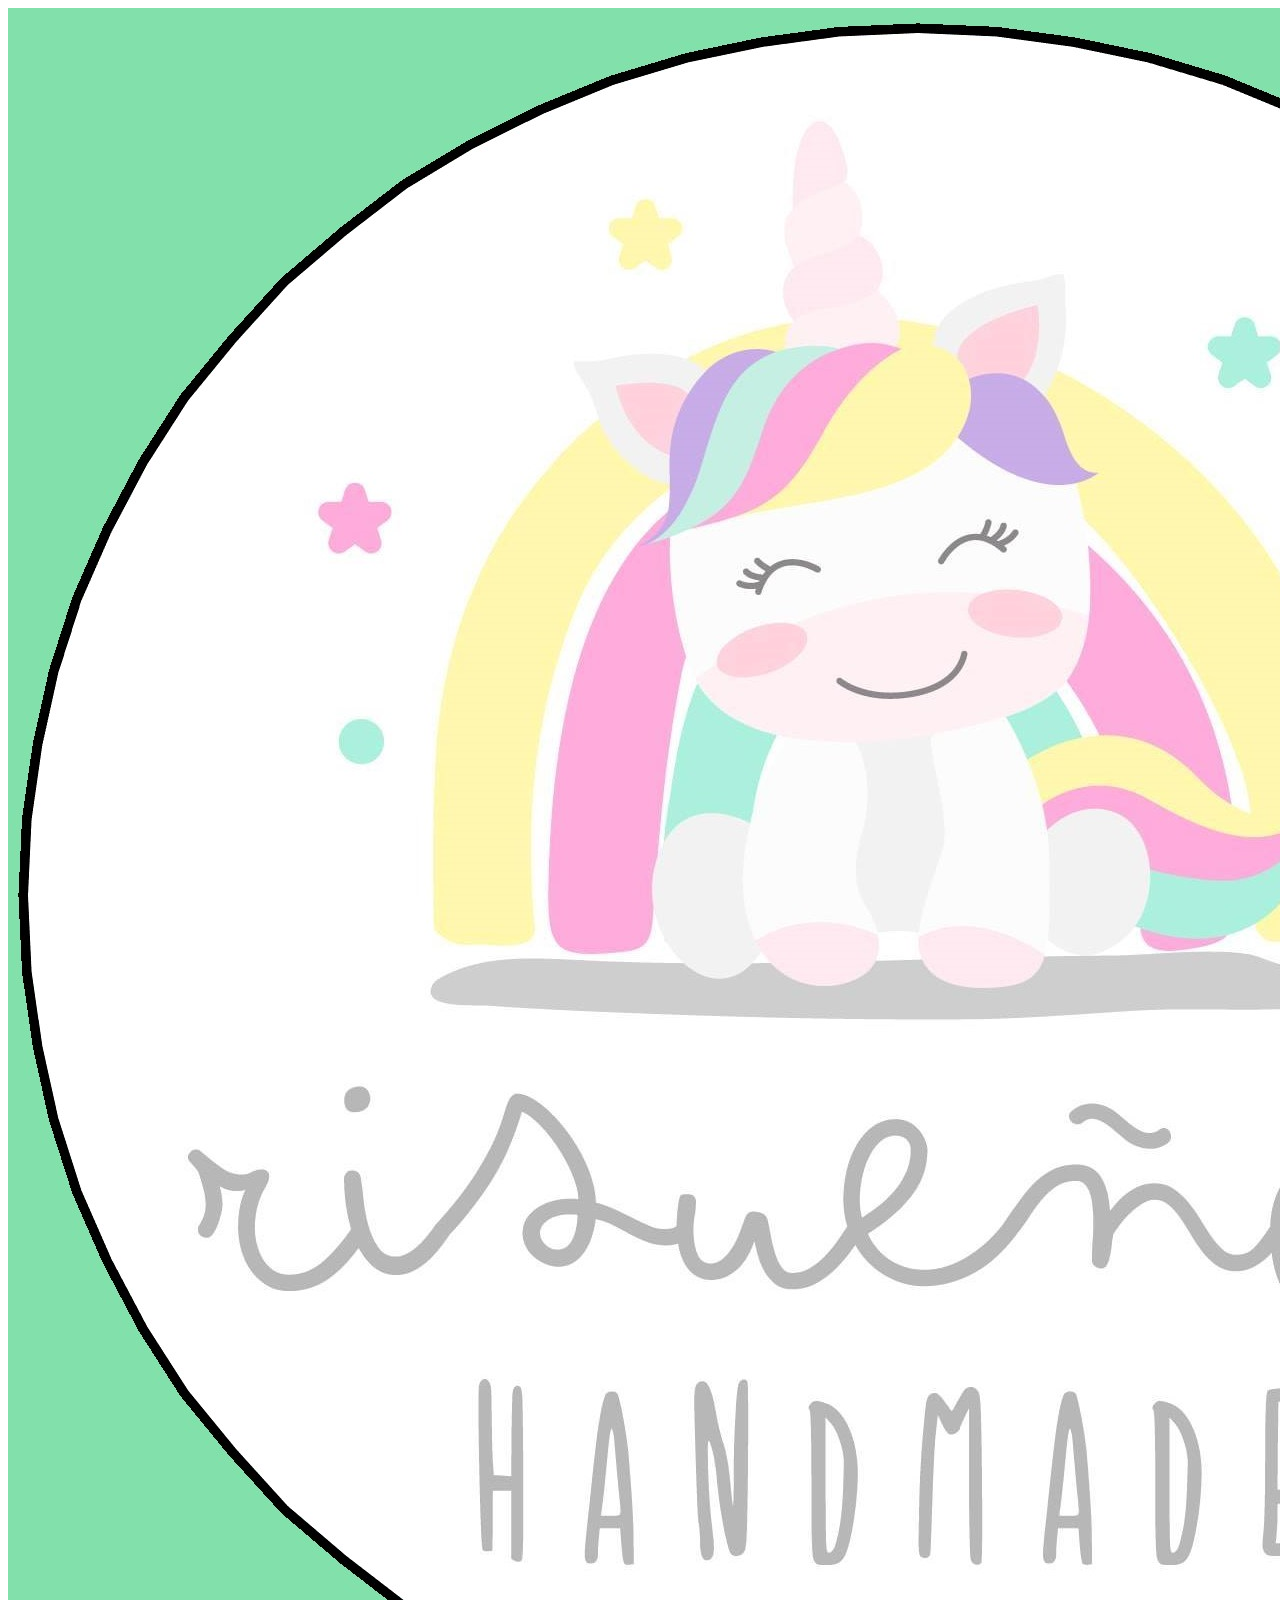
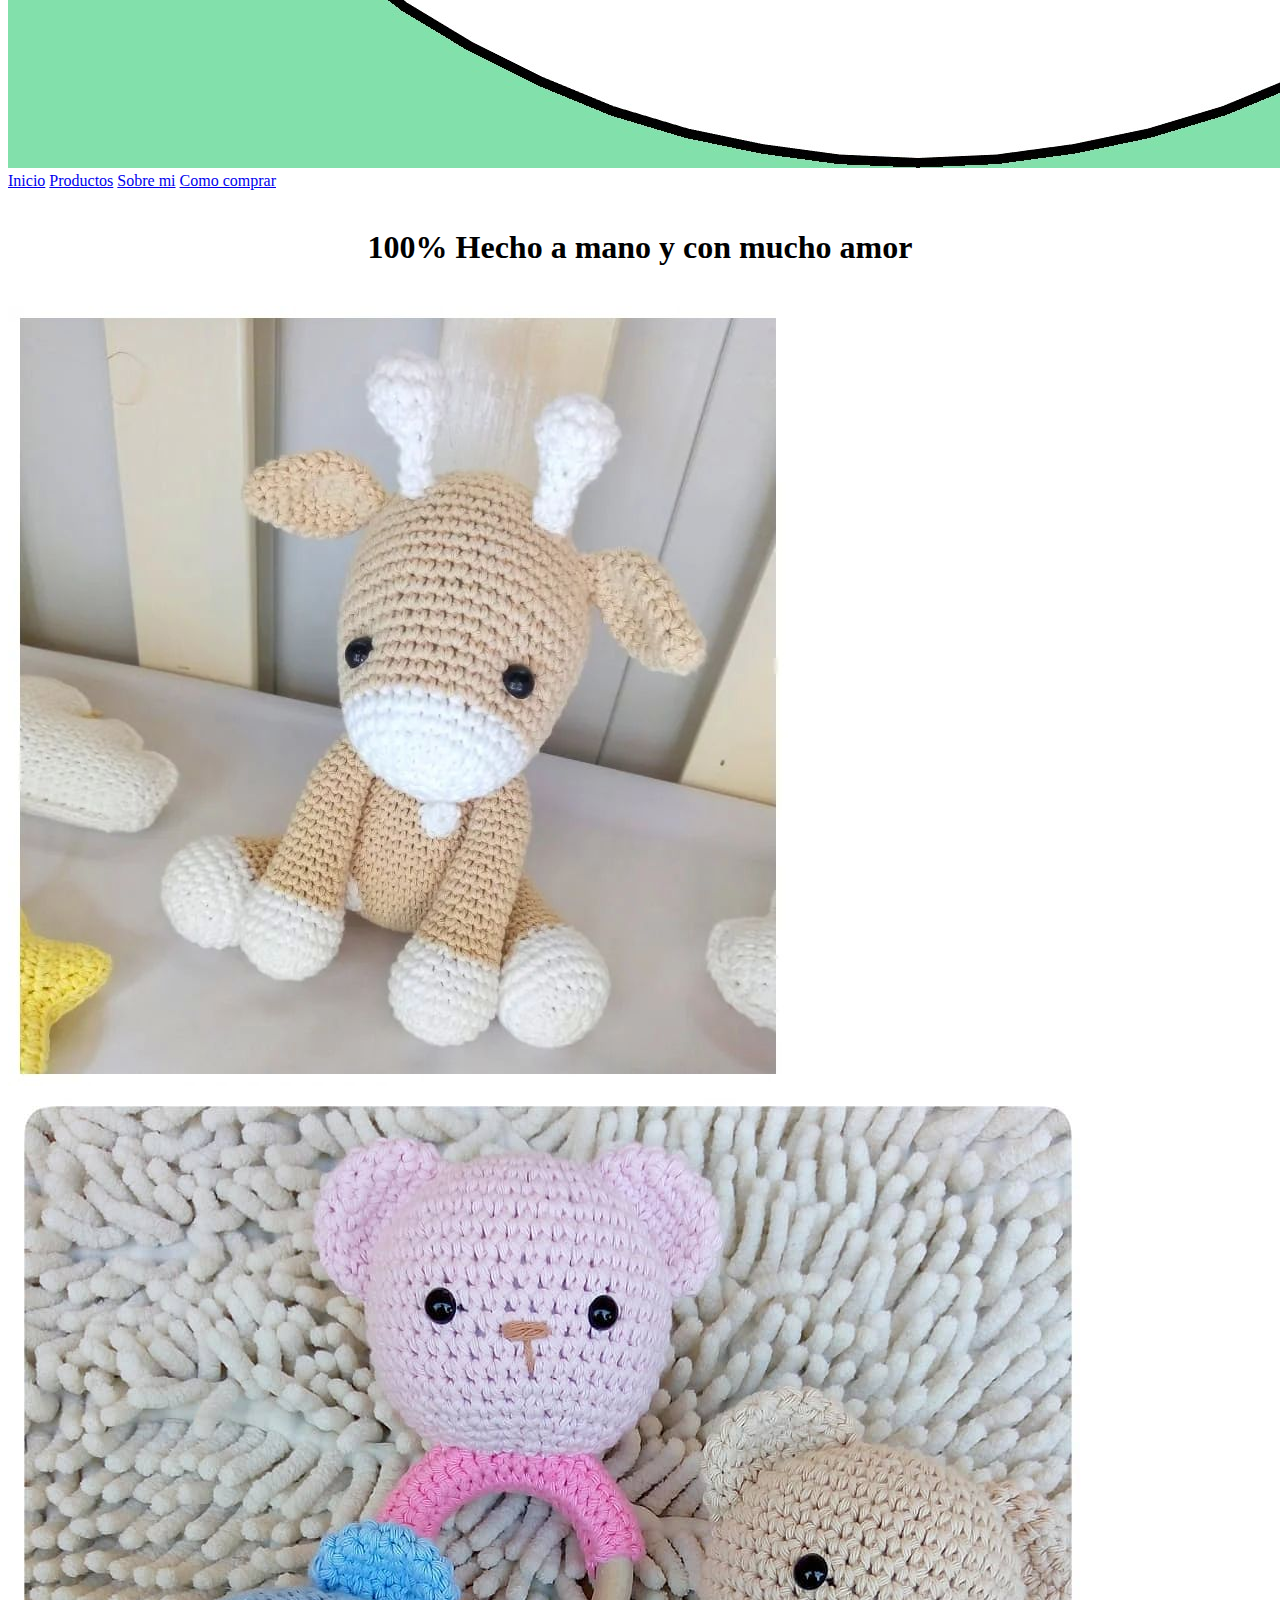
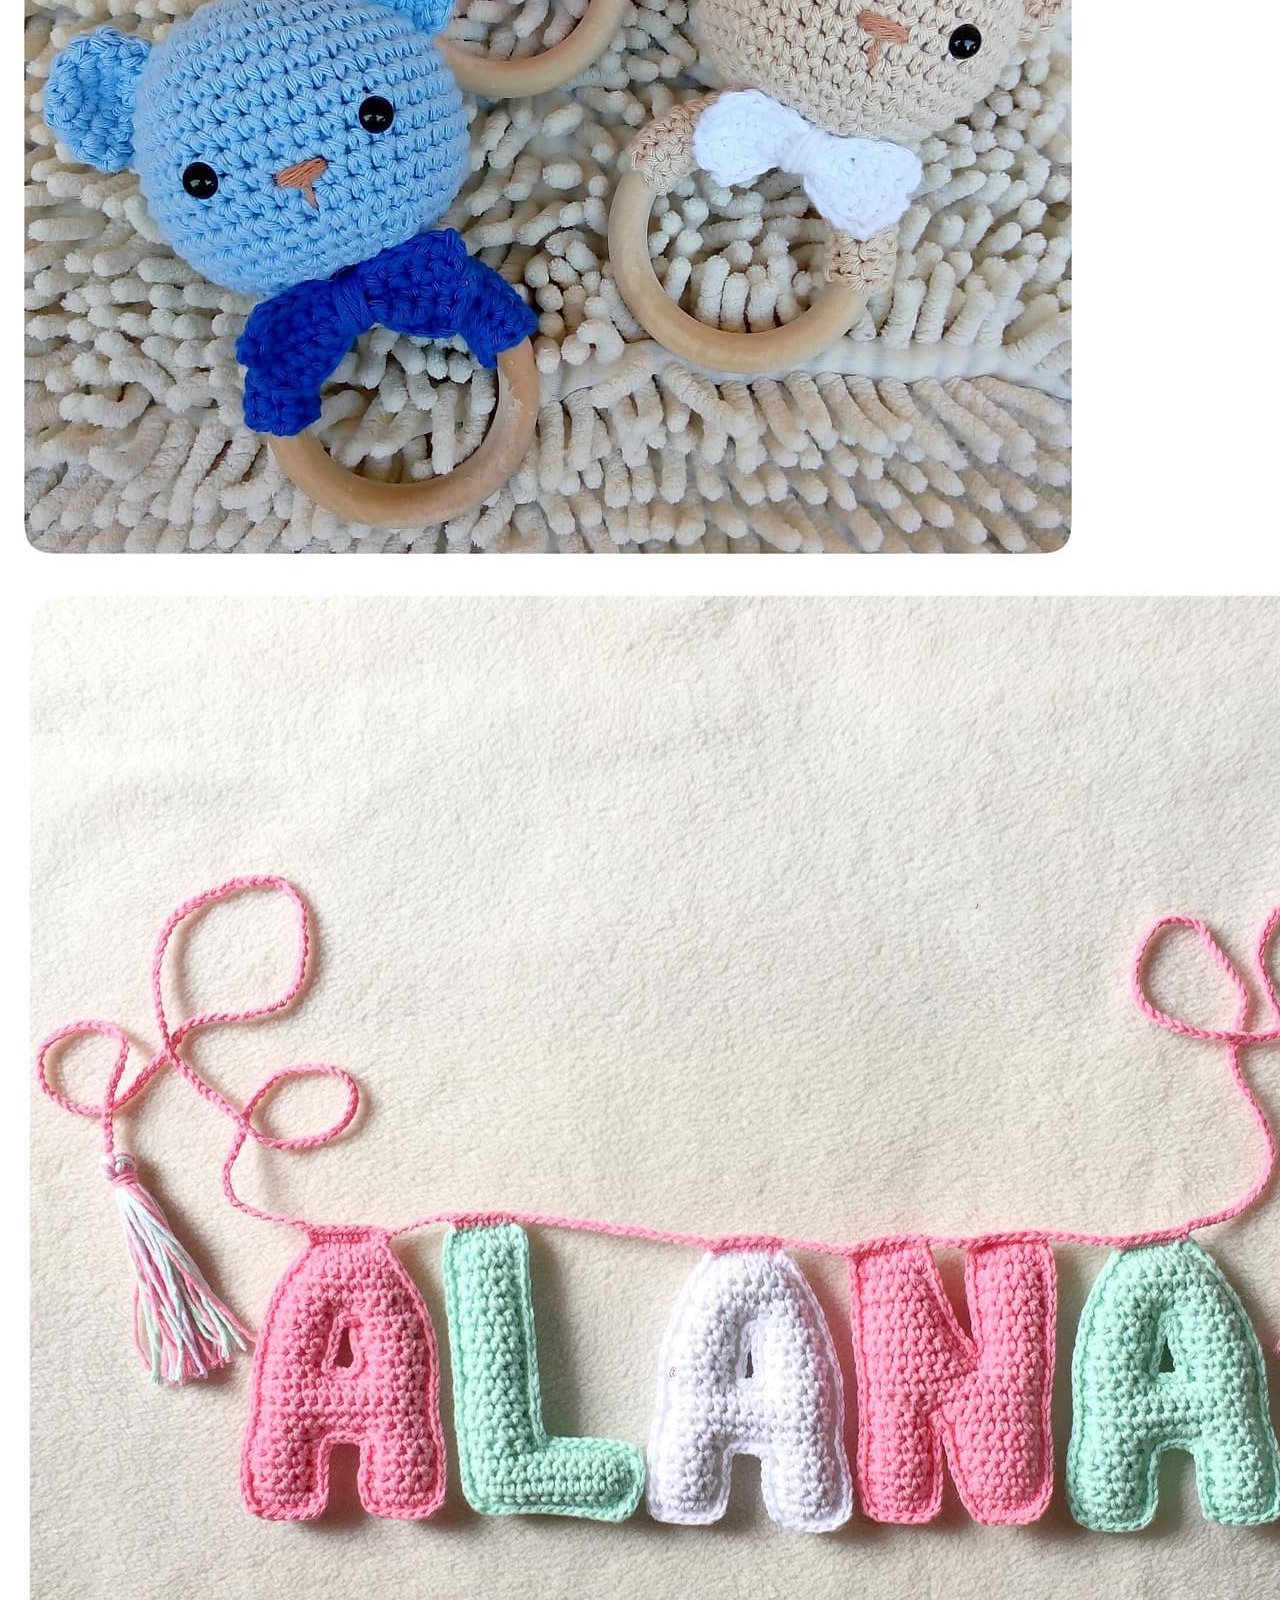
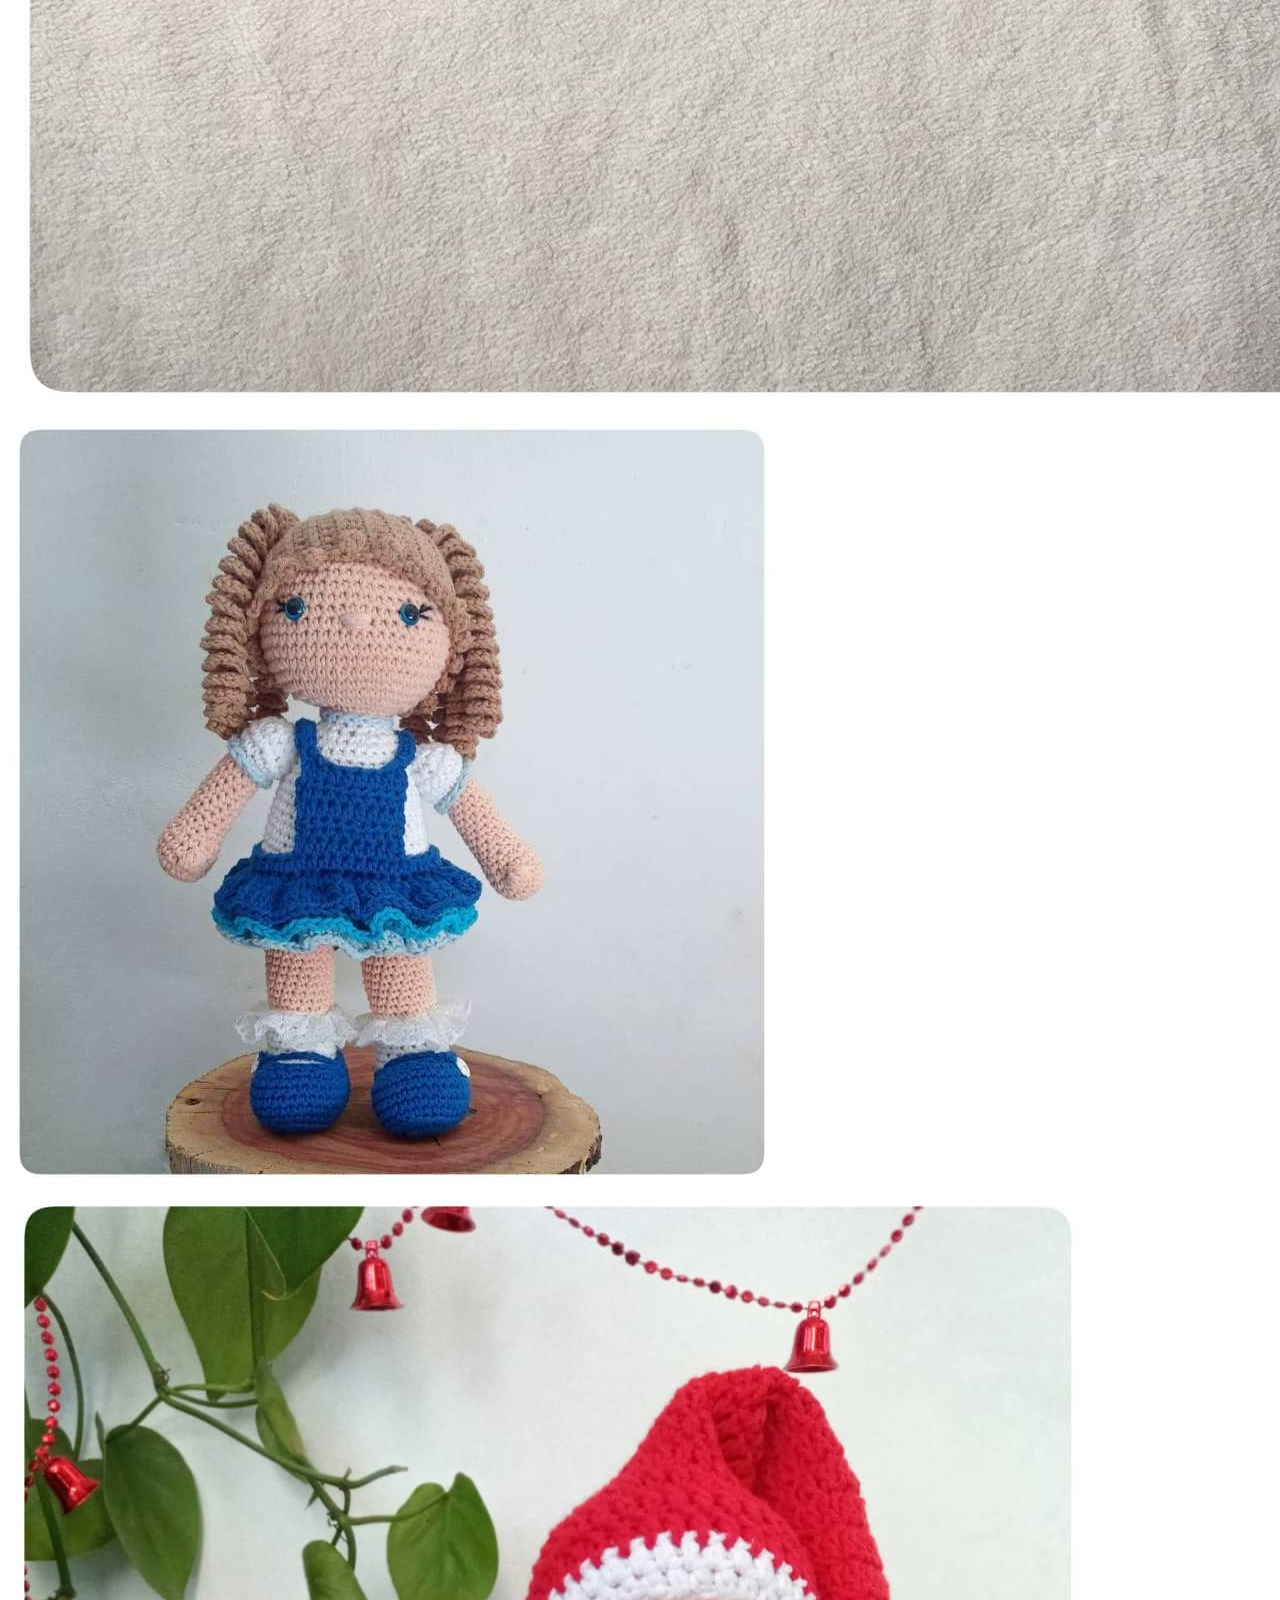
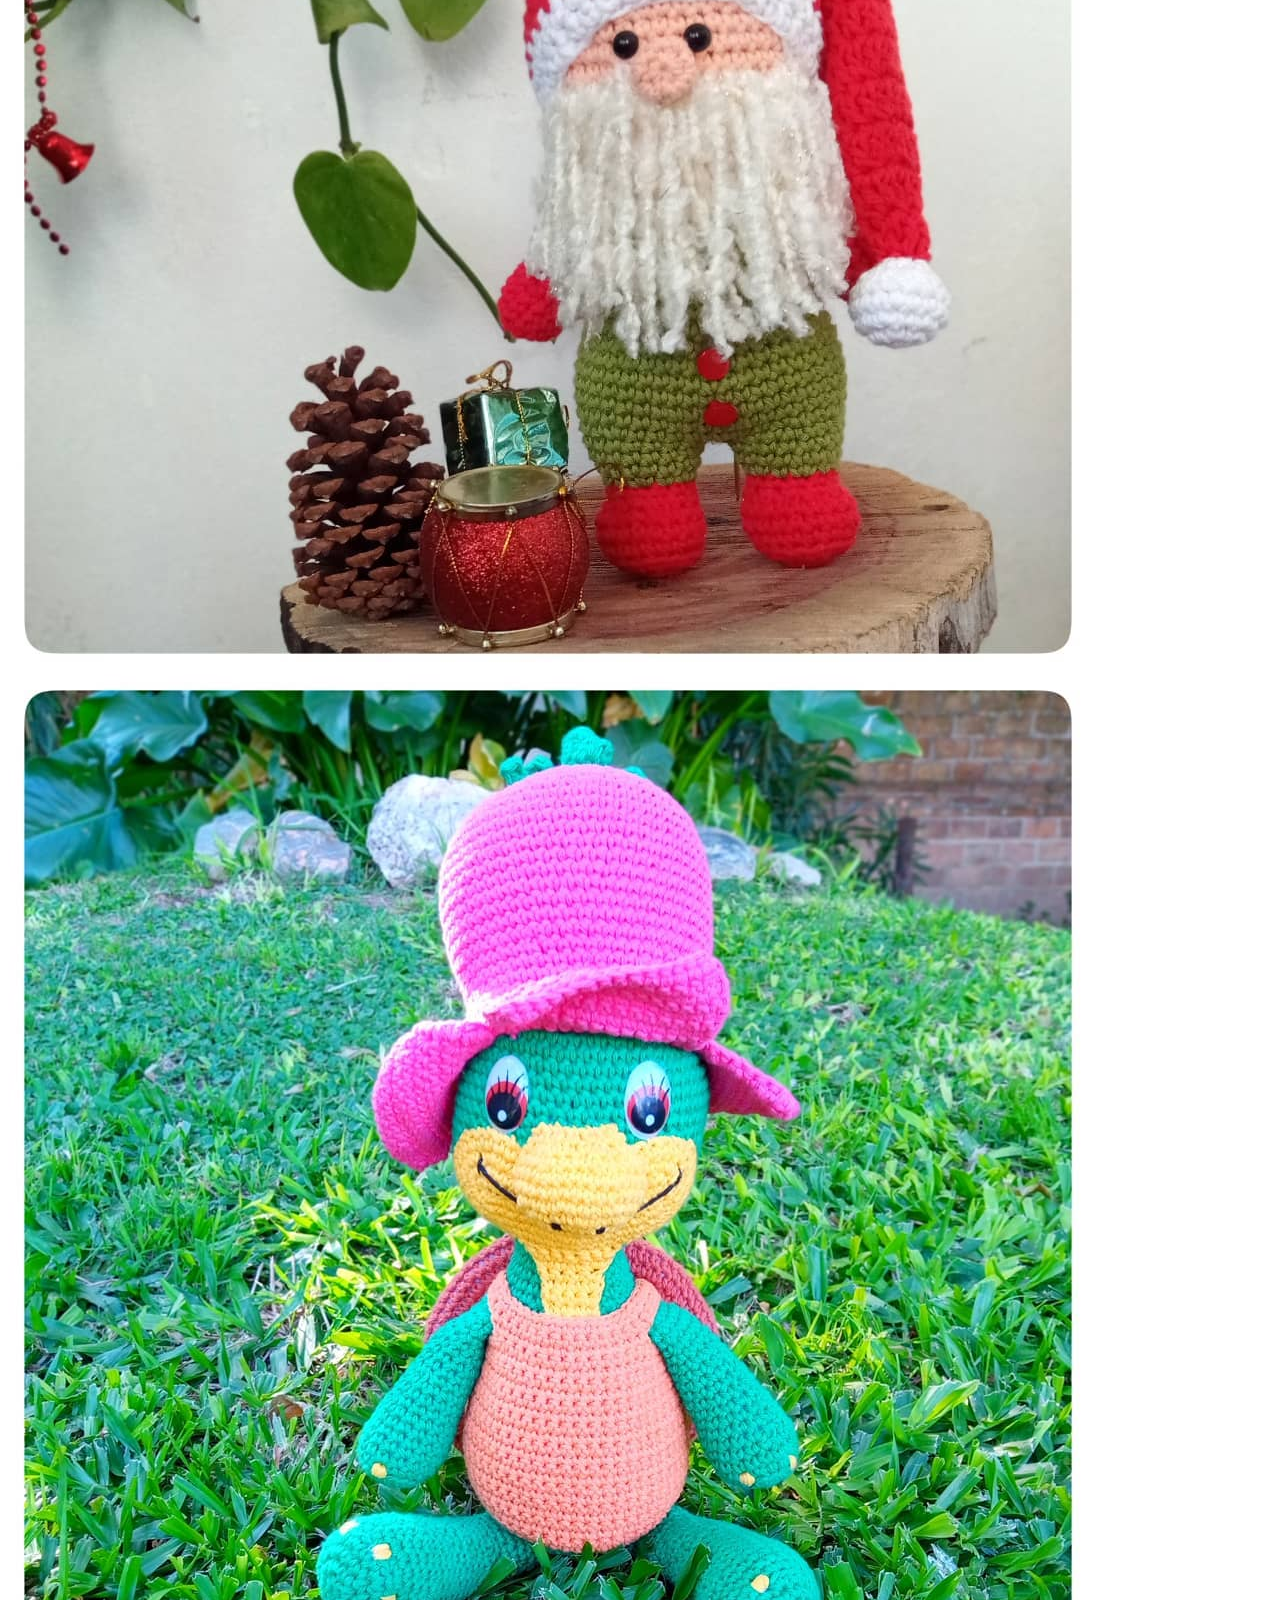
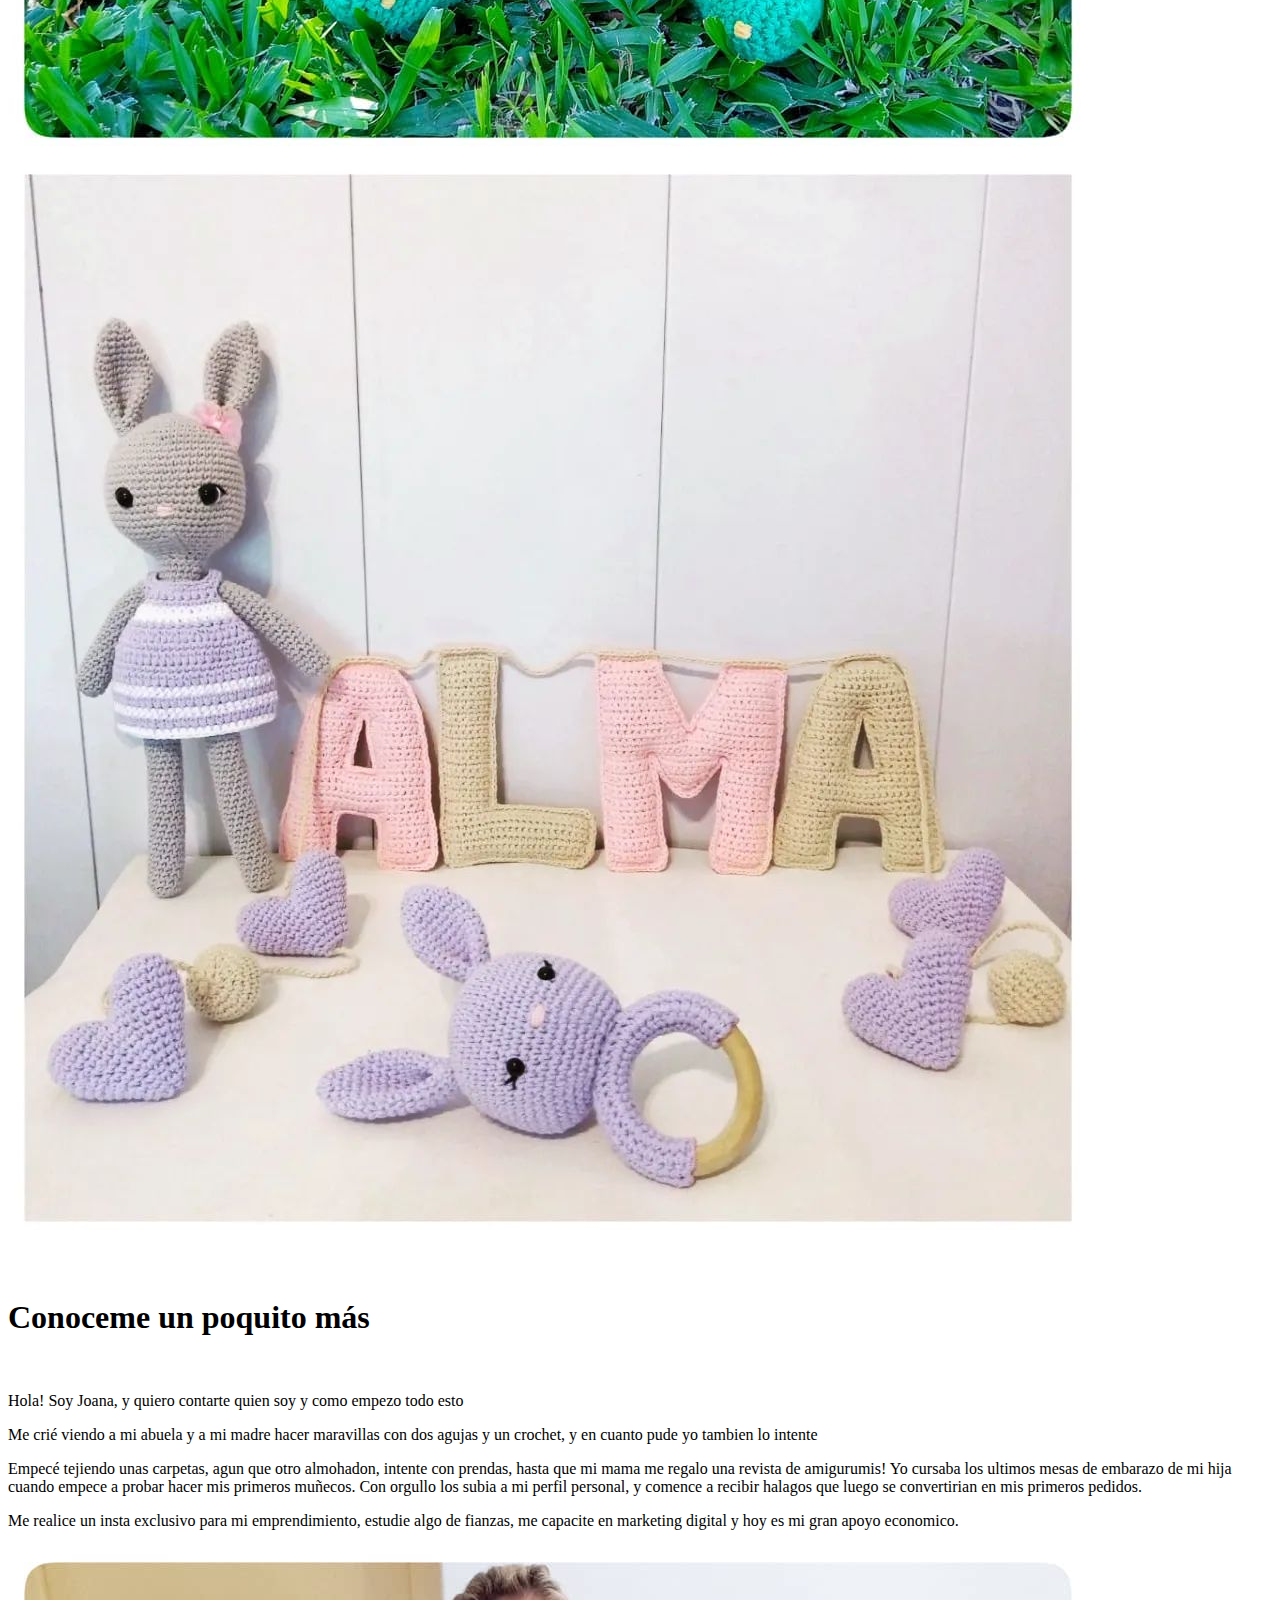
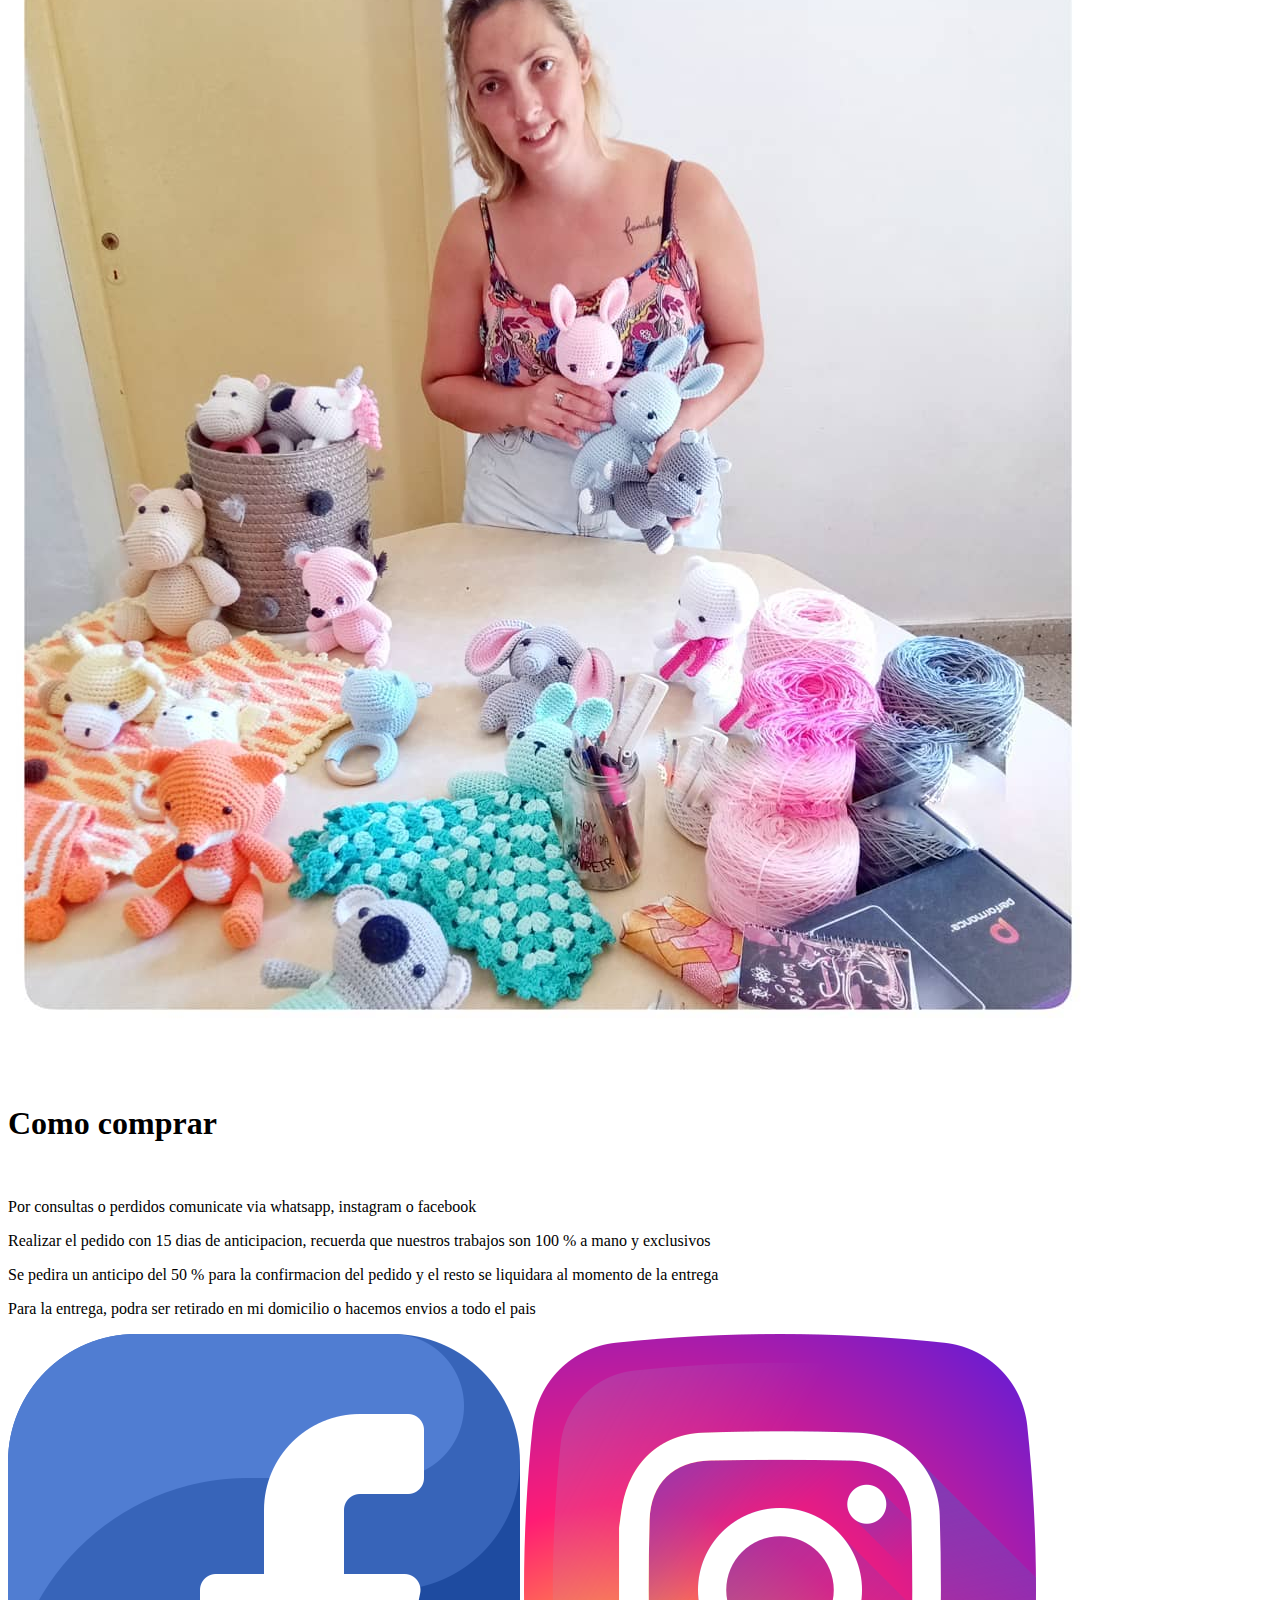
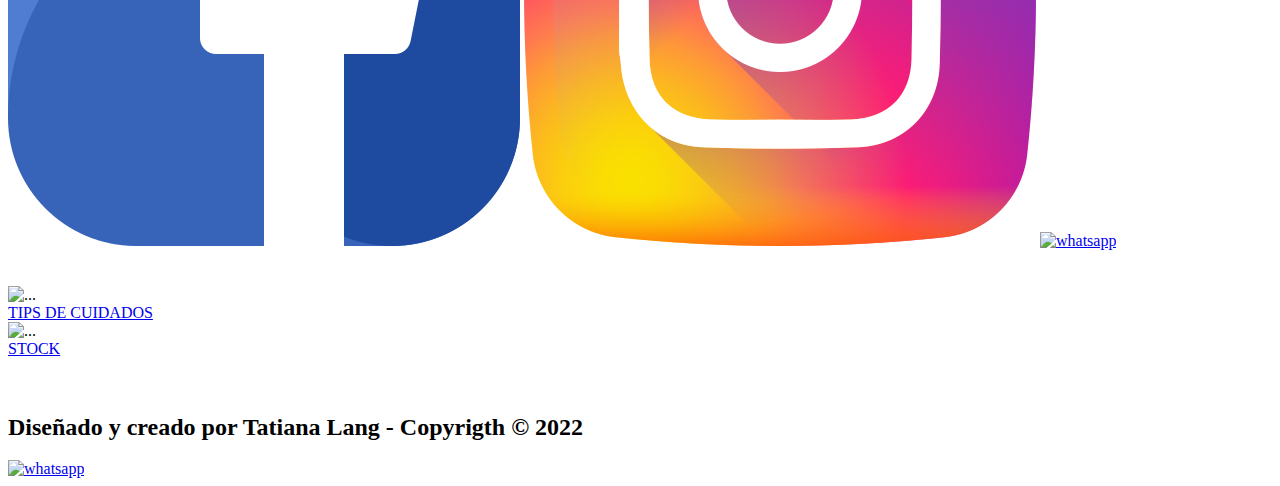
==== index.html @ 7ea1b9df "Add files via upload" ====
<!DOCTYPE html>
<html lang="en" dir="ltr">
  <head>
    <meta charset="utf-8">
    <meta name="description" content="Artesanias al crochet">
    <meta name="keywords" content="amigumurus,crochet,artesanias,a mano">
    <meta name="author" content="Tatiana Lang">
    <meta name="viewport" content="width=device-width,initial-scale=1.0">
    <title>RISUEÑOS ARTESANIAS</title>
    <link href="https://cdn.jsdelivr.net/npm/bootstrap@5.0.2/dist/css/bootstrap.min.css" rel="stylesheet" integrity="sha384-EVSTQN3/azprG1Anm3QDgpJLIm9Nao0Yz1ztcQTwFspd3yD65VohhpuuCOmLASjC" crossorigin="anonymous">
    <link rel="stylesheet" href="./css/estilos.css">
    <link rel="preconnect" href="https://fonts.googleapis.com">
    <link rel="preconnect" href="https://fonts.gstatic.com" crossorigin>
    <link href="https://fonts.googleapis.com/css2?family=Amatic+SC:wght@700&family=EB+Garamond&family=Josefin+Slab:ital,wght@1,600&family=Patrick+Hand&display=swap" rel="stylesheet">
  </head>
  <body>
    <header>
      <div class="contlogo">
          <img class="logo" src="./fotos/logo.jpg" alt="logo">
      </div>
      <div class="contnav">
        <nav class="nav">
          <a class="nav-link" href="index.html">Inicio</a>
          <a class="nav-link" href="produtos.html">Productos</a>
          <a class="nav-link" href="#sobre_mi">Sobre mi</a>
          <a class="nav-link" href="#como_comprar">Como comprar</a>
        </nav>
      </div>
    </header>
    <br>
    <center><h1 class="titulo">100% Hecho a mano y con mucho amor</h1></center>
    <br>
    <section class="section_carrusel">
      <div id="carouselExampleSlidesOnly" class="carousel slide" data-bs-ride="carousel" data-bs-interval= 500 data-bs-wrap=true>
        <div class="carousel-inner">
          <div class="carousel-item active">
            <img src="./fotos/amigu/amigu.jpg" class="d-block w-100" alt="...">
          </div>
          <div class="carousel-item">
            <img src="./fotos/bebe/bebe5.jpg" class="d-block w-100" alt="...">
          </div>
          <div class="carousel-item">
            <img src="./fotos/guirnalda/g5.jpg" class="d-block w-100" alt="...">
          </div>
          <div class="carousel-item">
            <img src="./fotos/muñeca/muñe1.jpg" class="d-block w-100" alt="...">
          </div>
          <div class="carousel-item">
            <img src="./fotos/navidad/n4.jpg" class="d-block w-100" alt="...">
          </div>
          <div class="carousel-item">
            <img src="./fotos/personajes/personajes15.jpg" class="d-block w-100" alt="...">
          </div>
          <div class="carousel-item">
            <img src="./fotos/set/set5.jpg" class="d-block w-100" alt="...">
          </div>
        </div>
      </div>

    </section>
   </section>
<br>
<br>

   <section class="section_presentacion"id=sobre_mi>
     <h1 >Conoceme un poquito más</h1>
     <br>
         <p>Hola! Soy Joana, y quiero contarte quien soy y como empezo todo esto</p>
         <p>Me crié viendo a mi abuela y a mi madre hacer maravillas con dos agujas y un crochet, y en cuanto pude yo tambien lo intente</p>
         <p>Empecé tejiendo unas carpetas, agun que otro almohadon, intente con prendas, hasta que mi mama me regalo una revista de amigurumis!
         Yo cursaba los ultimos mesas de embarazo de mi hija cuando empece a probar hacer mis primeros muñecos.
         Con orgullo los subia a mi perfil personal, y comence a recibir halagos que luego se convertirian en mis primeros pedidos. </p>
         <p>Me realice un insta exclusivo para mi emprendimiento, estudie algo de fianzas, me capacite en marketing digital y hoy es mi gran apoyo economico.</p>
       <img class="foto" src="./fotos/joa.jpg" alt="">
       <br>
   </section>
<br>
<br>
<br>
   <section class="comprar" id=como_comprar>
     <h1>Como comprar</h1>
     <br>
     <p>Por consultas o perdidos comunicate via whatsapp, instagram o facebook</p>
     <p>Realizar el pedido con 15 dias de anticipacion, recuerda que nuestros trabajos son 100 % a mano y exclusivos</p>
     <p>Se pedira un anticipo del 50 % para la confirmacion del pedido y el resto se liquidara al momento de la entrega</p>
     <p>Para la entrega, podra ser retirado en mi domicilio o hacemos envios a todo el pais</p>
     <div >
       <a href="https://www.facebook.com/risuenosartesanias" target="_blank"> <img class="red"src="./fotos/face.png" alt="Facebook"></a>
       <a href="https://www.instagram.com/risuenosartesanias/" target="_blank"> <img class="red"src="./fotos/insta.png" alt="Istagram"></a>
       <a href="https://wa.me/543496500597" target="_blank"> <img class="red"  src="./fotos/wsp.jpg" alt="whatsapp"></a>
     </div>
   </section>
<br>
<br>
 <section>
  <div class="container">
    <div class="row">
      <div class="col-sm-12 col-md-6 col-lg-6">
        <div class="card" style="width: 18rem;">
          <img src="./fotos/tips.jpg" class="card-img-top" alt="...">
          <div class="card-body">
            <a href="tips.html" class="btn btn-primary">TIPS DE CUIDADOS</a>
          </div>
        </div>
      </div>
      <div class="col-sm-12 col-md-6 col-lg-6">
        <div class="card" style="width: 18rem;">
          <img src="./fotos/stock.jpg" class="card-img-top" alt="...">
          <div class="card-body">
            <a href="stock.html" class="btn btn-primary">STOCK</a>
          </div>
        </div>
      </div>
  </section>
  <br>
<br>
   <footer>
           <div>
             <h2 class="autor">Diseñado y creado por Tatiana Lang - Copyrigth © 2022</h2>
           </div>
   </footer>


    <a href="https://wa.me/543496500597" target="_blank"> <img class="wsp"  src="./fotos/wsp.jpg" alt="whatsapp"></a>
    <script src="https://cdn.jsdelivr.net/npm/bootstrap@5.0.2/dist/js/bootstrap.bundle.min.js" integrity="sha384-MrcW6ZMFYlzcLA8Nl+NtUVF0sA7MsXsP1UyJoMp4YLEuNSfAP+JcXn/tWtIaxVXM" crossorigin="anonymous"></script>
  </body>
</html>
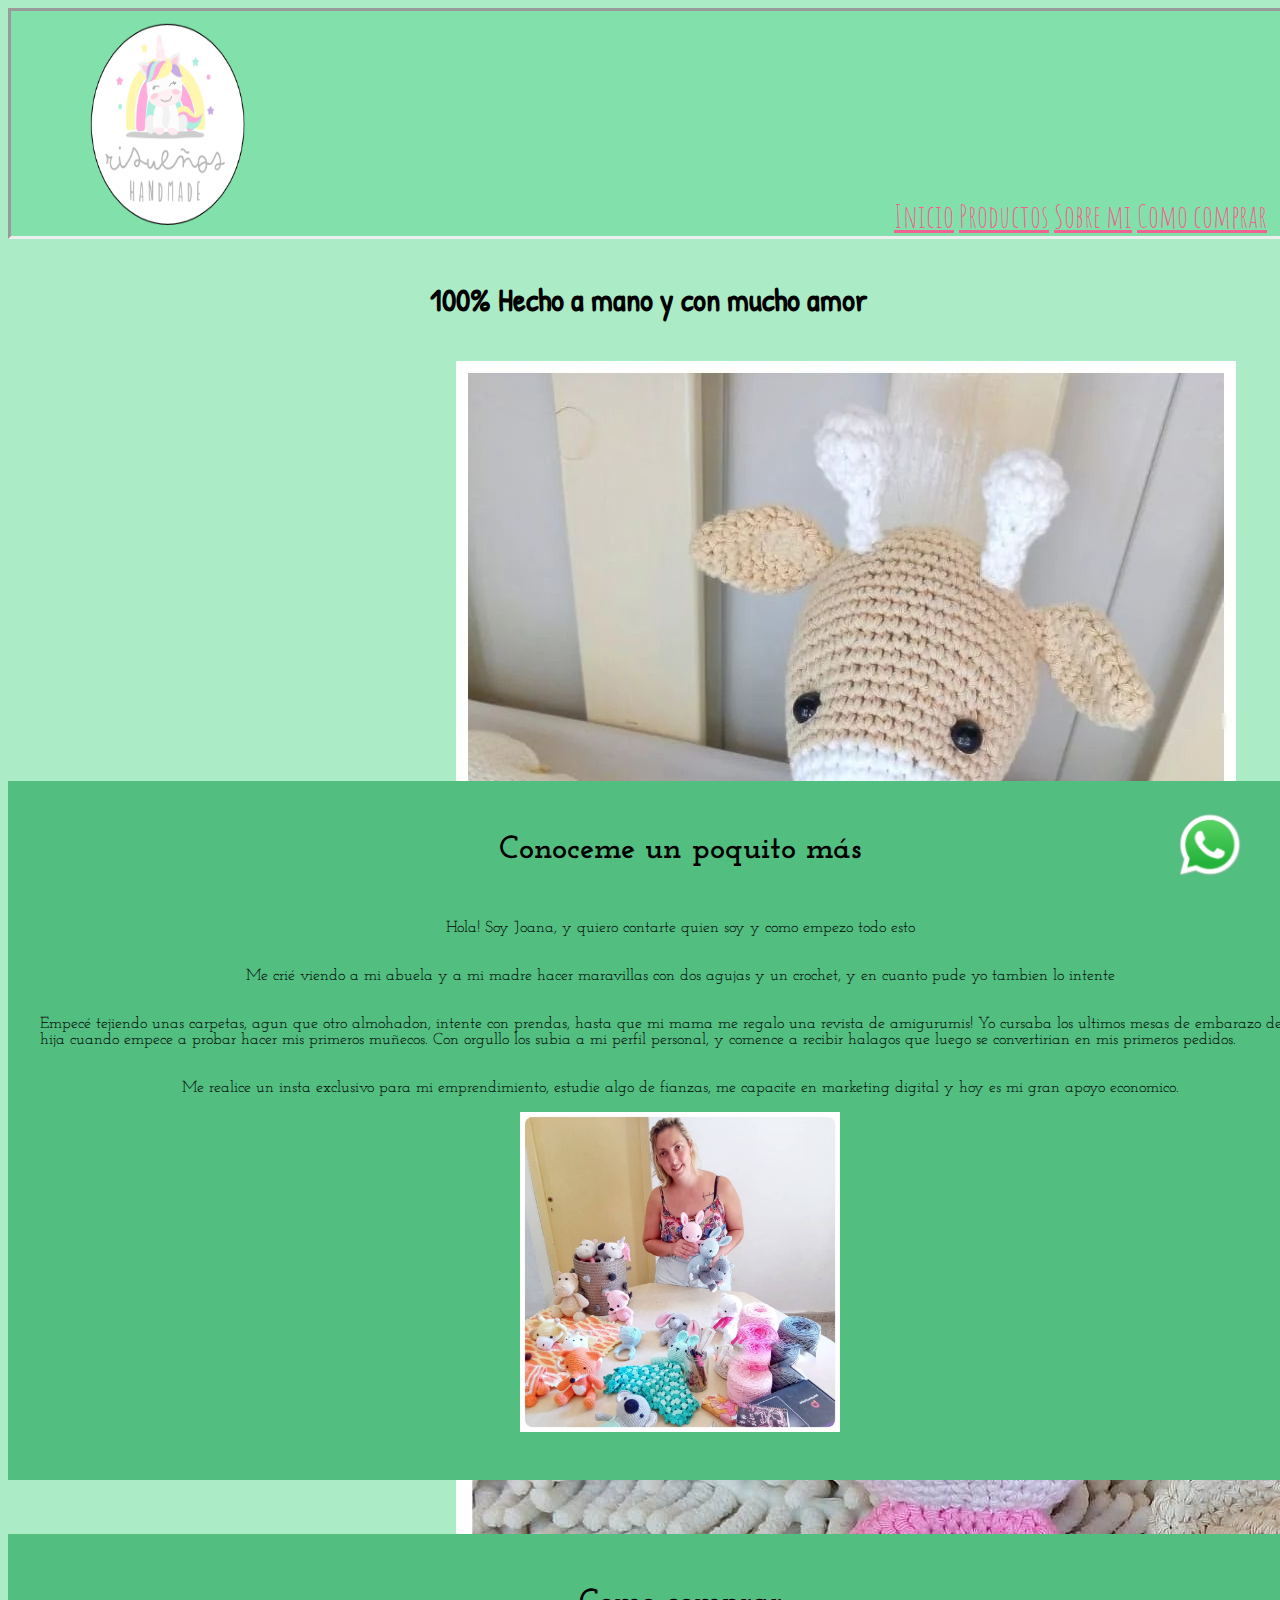
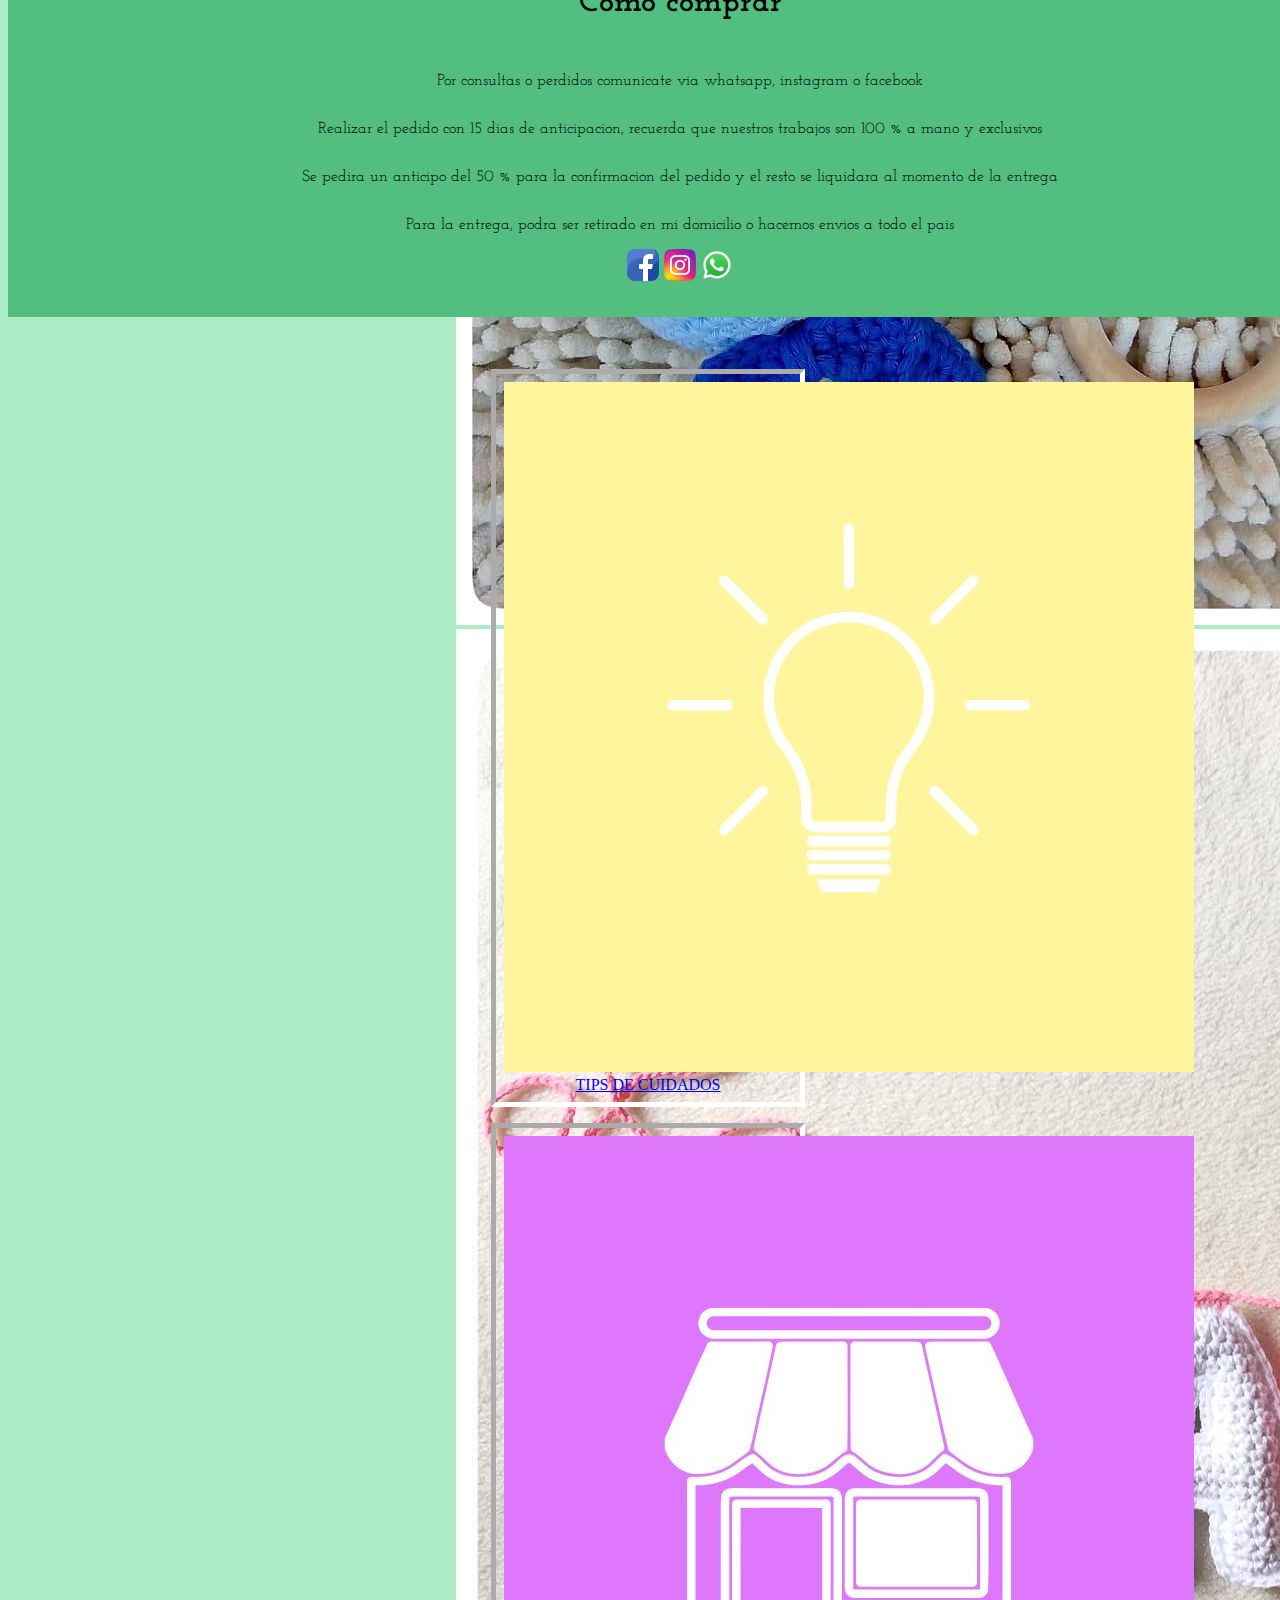
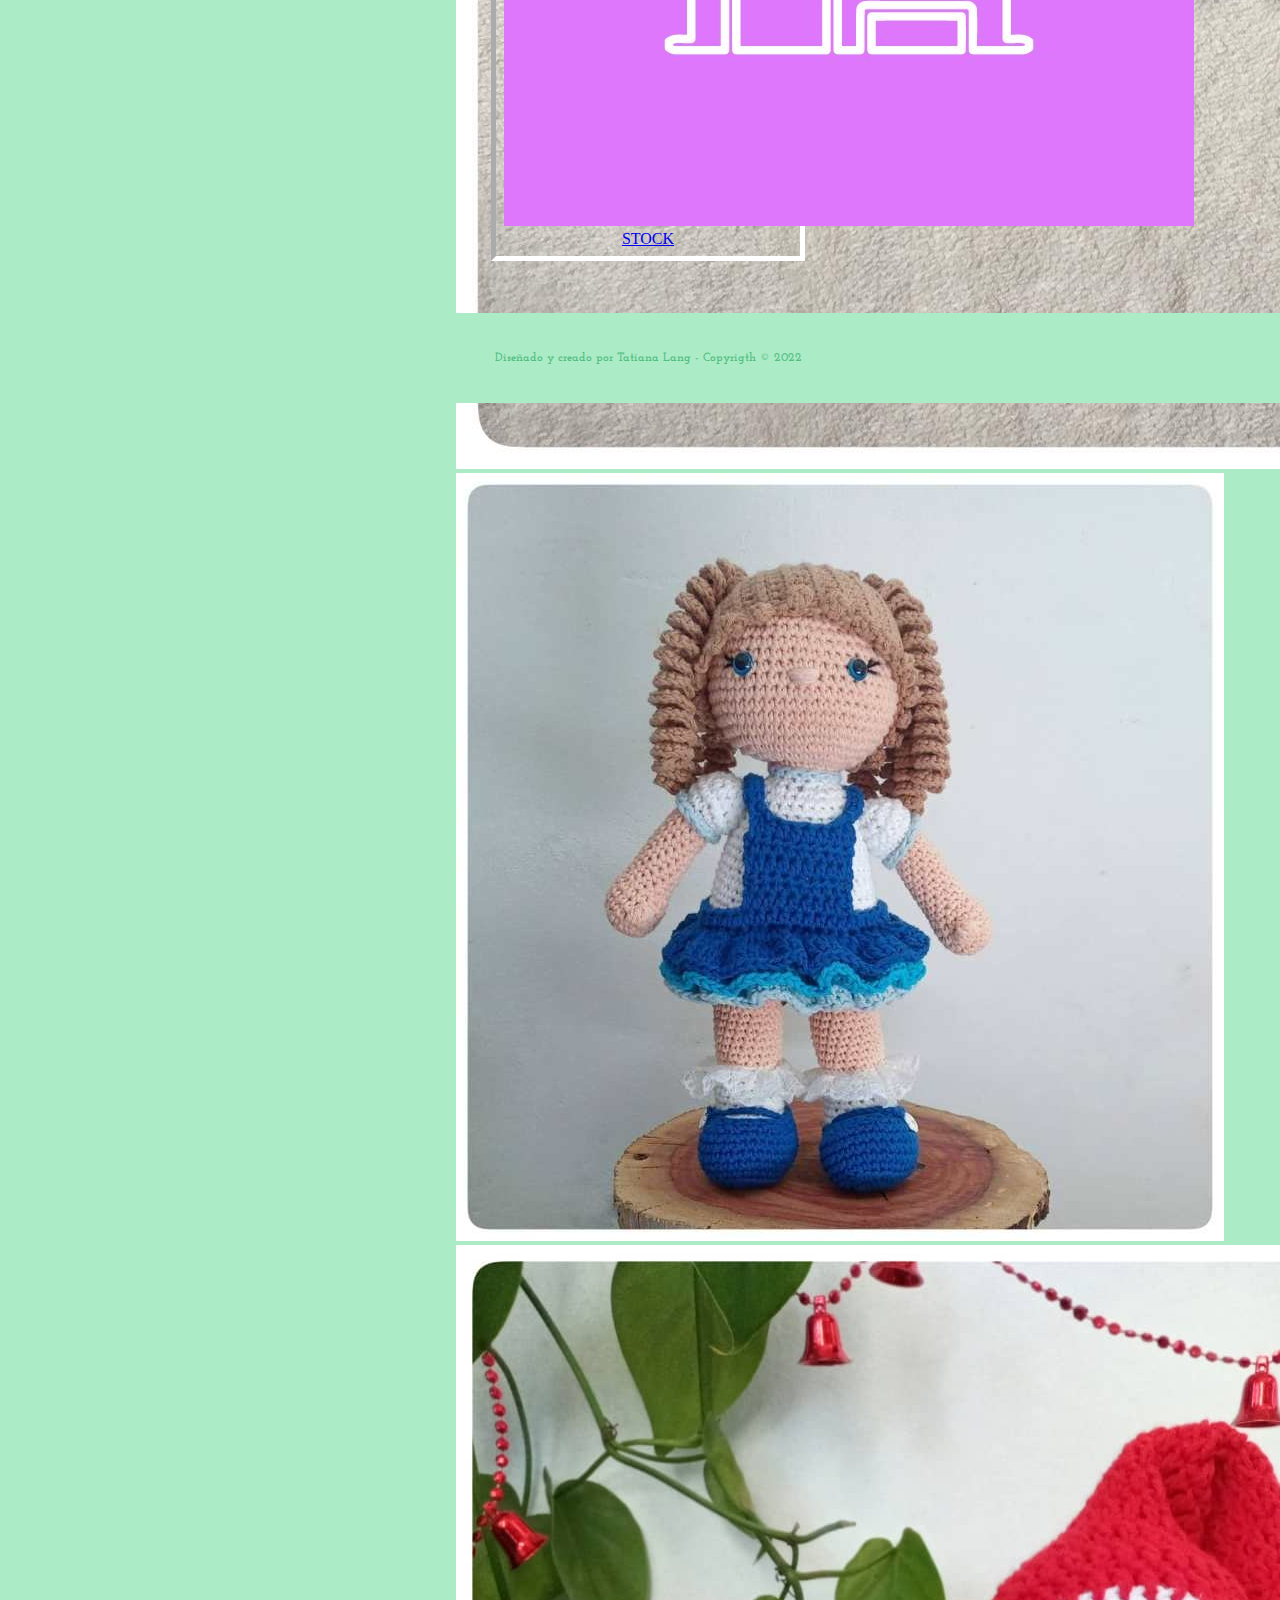
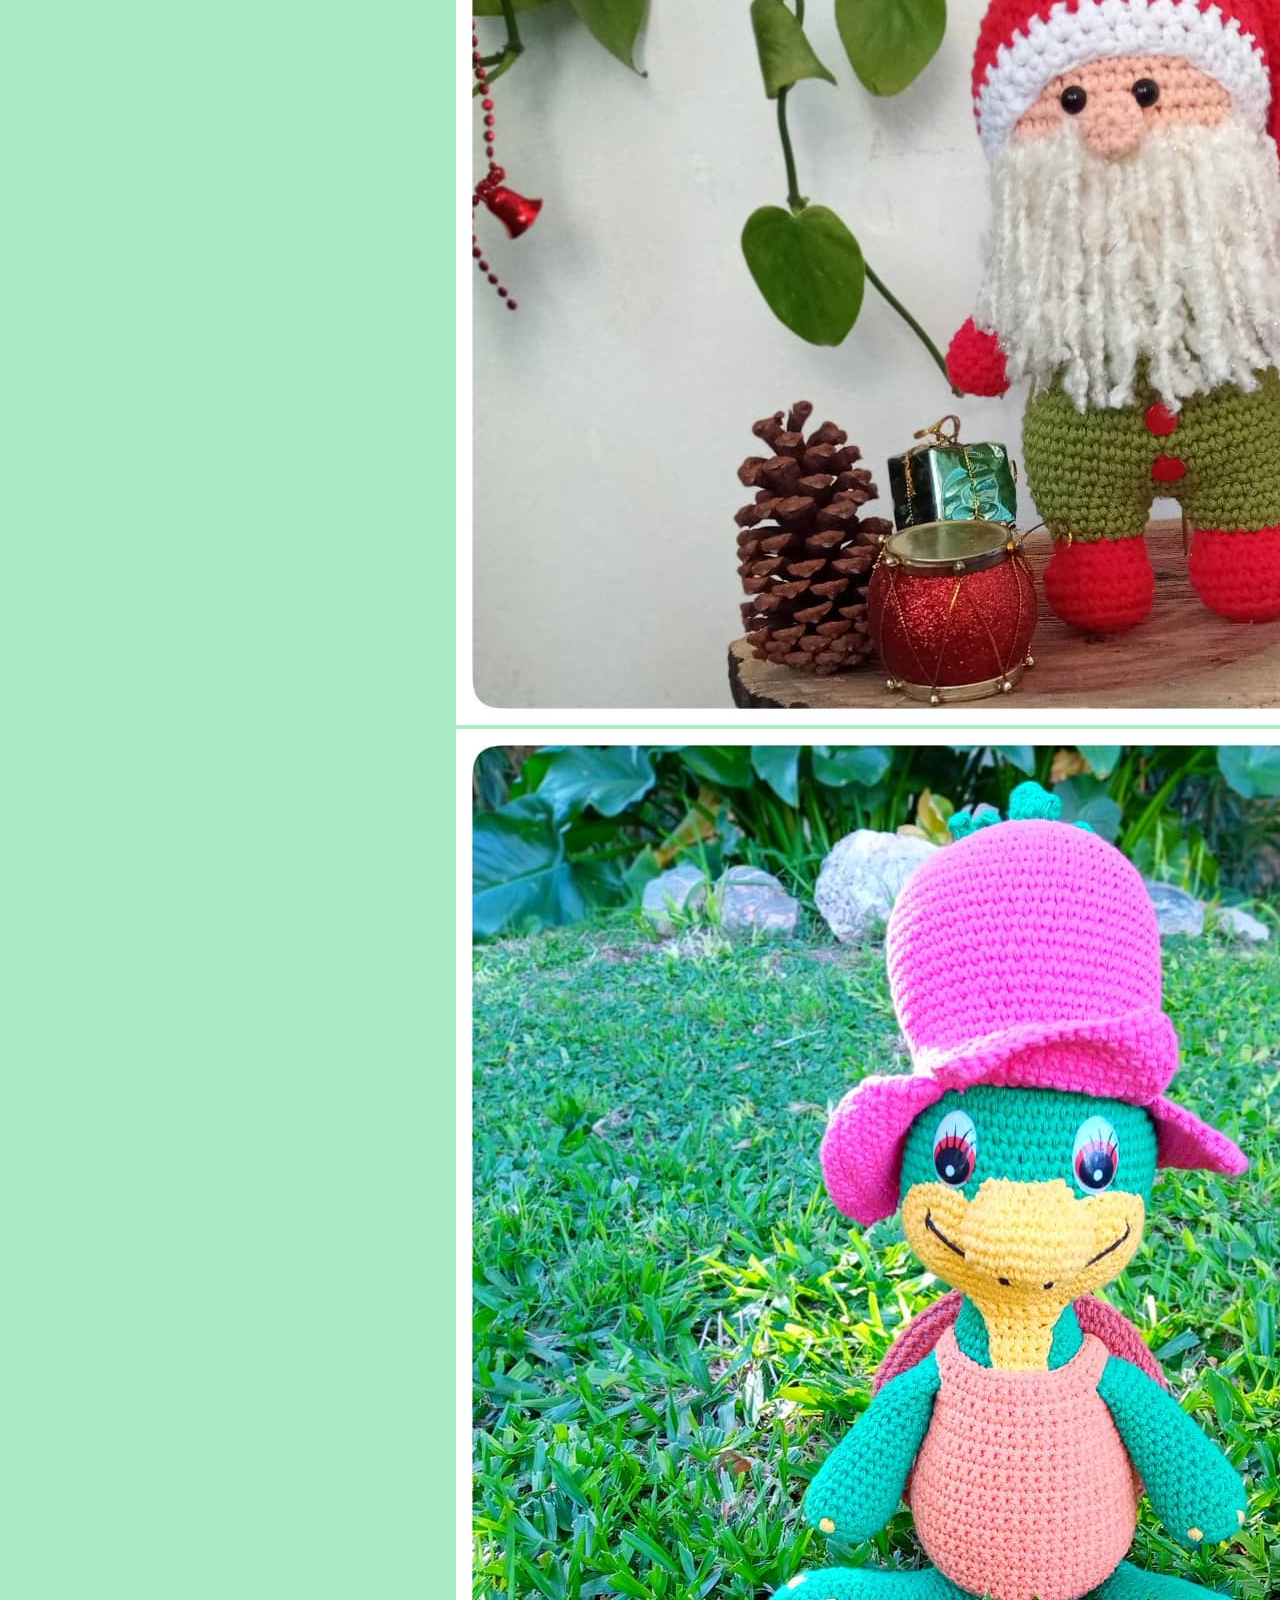
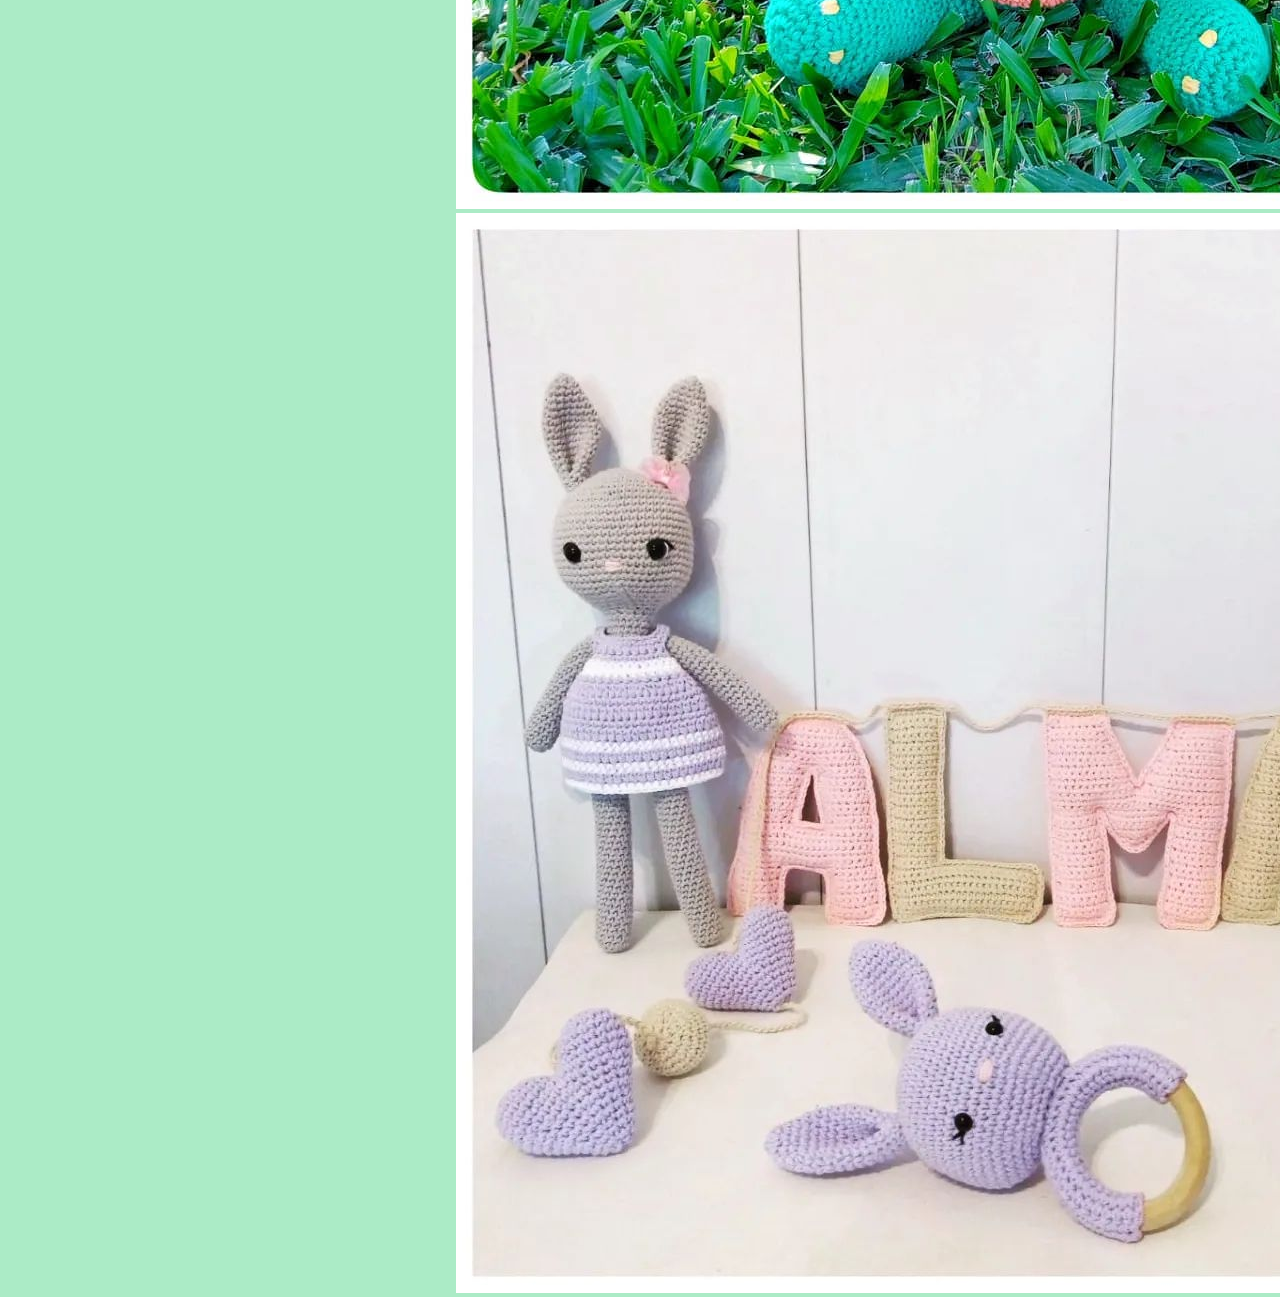
==== commit 0abcf9aa: "Add files via upload" ====
--- a/index.html
+++ b/index.html
@@ -62,7 +62,7 @@
 <br>
 <br>
 
-   <section class="section_presentacion"id=sobre_mi>
+   <section class="section_presentacion"  id=sobre_mi>
      <h1 >Conoceme un poquito más</h1>
      <br>
          <p>Hola! Soy Joana, y quiero contarte quien soy y como empezo todo esto</p>
--- a/css/estilos.css
+++ b/css/estilos.css
@@ -0,0 +1,131 @@
+body {background-color:#ABEBC6;
+      display: flex;
+      flex-direction: column;
+      justify-content: center;
+      width: 100vw}
+
+main {display: flex;
+      justify-content: center;
+      align-items: center;
+      align-self: center;}
+
+header {width: 100vw;
+        height: 25vh;
+        border-style: inset;
+        background-color:#82E0AA;
+        display: flex;
+        justify-content: center;
+        justify-content:space-around;
+        align-items: center;}
+
+.contlogo {height: 100%;
+           width: 25%;
+           display: flex;
+          justify-content: center;
+          align-items: center;}
+
+.contnav {height: 100%;
+          width: 75%;
+          display: flex;
+          align-items: flex-end;
+          justify-content: flex-end;
+          margin-right: 1.5rem;
+          }
+
+.nav {font-family: 'Amatic SC';
+      font-size: 2rem}
+
+.nav-link {color: #F06292}
+
+.logo {width: 50%;
+       height: 90%;}
+
+.titulo{font-family: 'Patrick Hand';
+        font-size: 2rem;}
+
+.section_carrusel {width: 100vw;
+                  display:flex;
+                  justify-content: center;}
+
+.carousel {width: 30vw;
+           height: 30vw; }
+
+.section_presentacion {display: flex;
+                       flex-direction: column;
+                       align-items: center;
+                       justify-content: center;
+                       background-color: #52BE80;
+                       width: 100vw;
+                       font-family: 'Josefin Slab';
+                       padding: 2rem;
+                       }
+
+.foto { width: 25%;
+      height: 25%}
+
+.comprar {display: flex;
+          flex-direction: column;
+          align-items: center;
+          justify-content: center;
+          background-color: #52BE80;
+          width: 100vw;
+          font-family: 'Josefin Slab';
+          padding: 2rem;
+            }
+
+.red {width: 2rem;}
+
+footer {width: 100vw;
+        height: 10vh;
+        background-color:#ABEBC6;
+        display: flex;
+        justify-content: center;
+        align-items: center;}
+
+.autor {font-family: 'Josefin Slab';
+        font-size: 75%;
+        color: #52BE80}
+
+
+.container {display: flex;
+            justify-content: space-around;}
+
+.card {border: 5px;
+      border-color: white;
+      border-style: inset;
+      padding: 0.5rem;
+      margin:1rem;
+      text-align: center;}
+
+.wsp {width: 70px;
+      position: fixed;
+      bottom: 20px;
+      right: 35px}
+
+.face {width: 2rem;
+    }
+
+.insta {width: 2rem;
+       }
+
+.amigus {width: 100vw;
+        display: flex;
+       justify-content: center;
+       }
+
+.fotos {width: 30%;
+        margin: 1rem;}
+
+.anuncio {background-color:#52BE80;
+          text-align: center;
+          font-size: 3rem;
+          font-family: 'Amatic SC';}
+
+/**para pantallas de celular**/
+@media (max-width:700px){
+           .wsp {display: none;}
+           .nav {font-size: 1rem;}
+           .logo {width: auto;}
+           .titulo {font-size: 1.5rem}
+           .contlogo {margin:1rem}
+        }
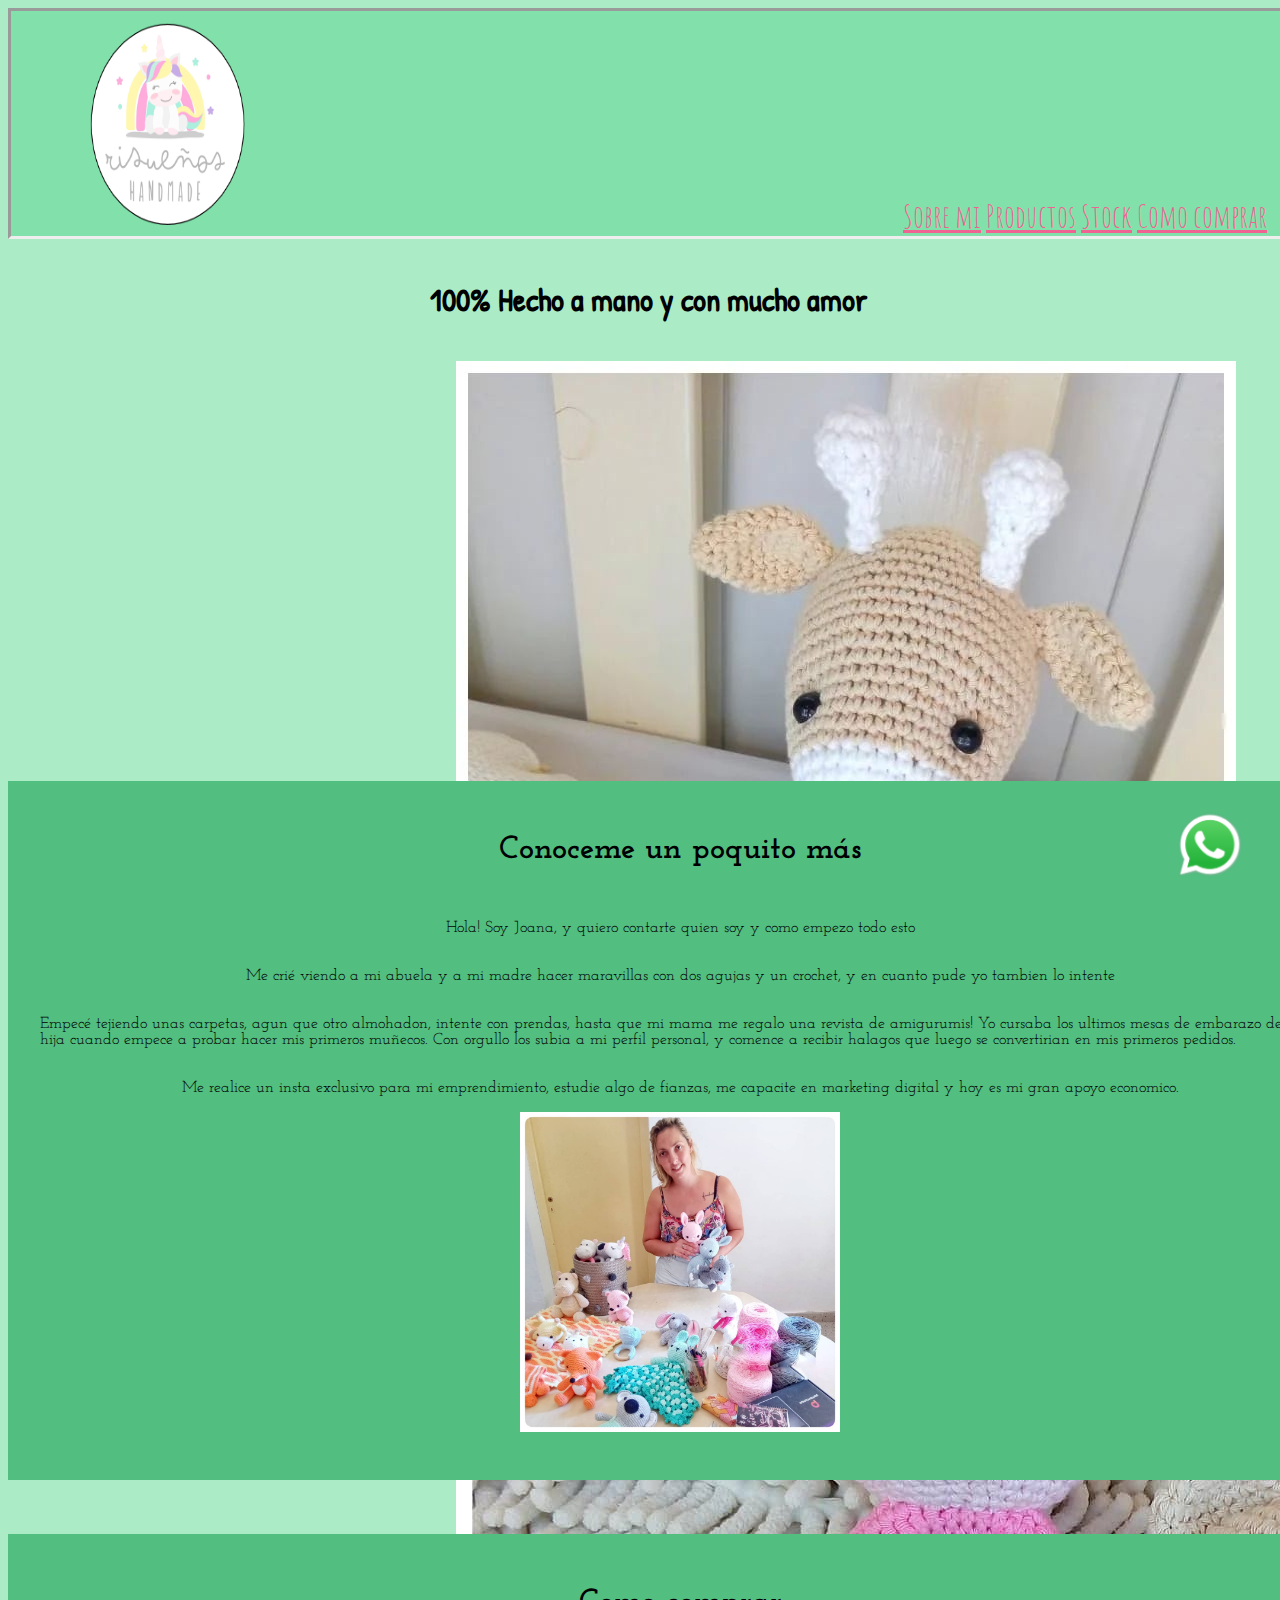
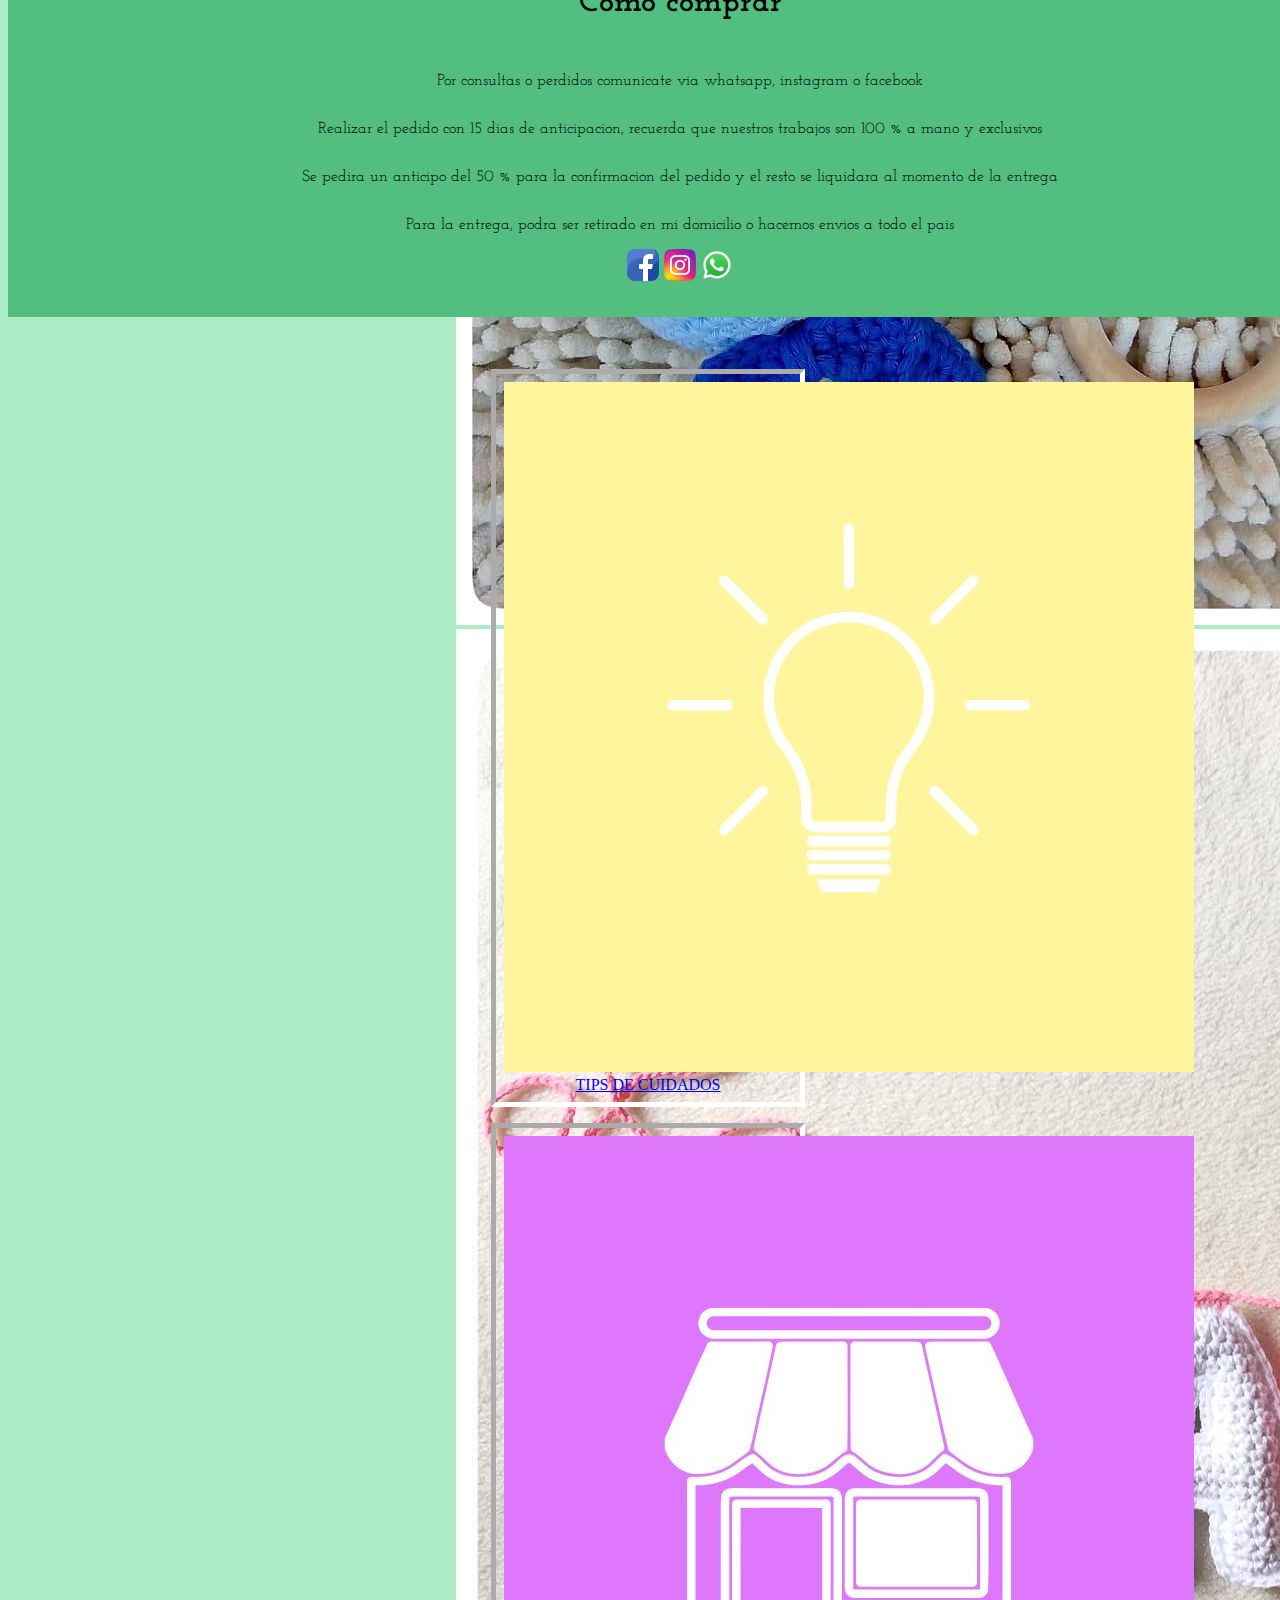
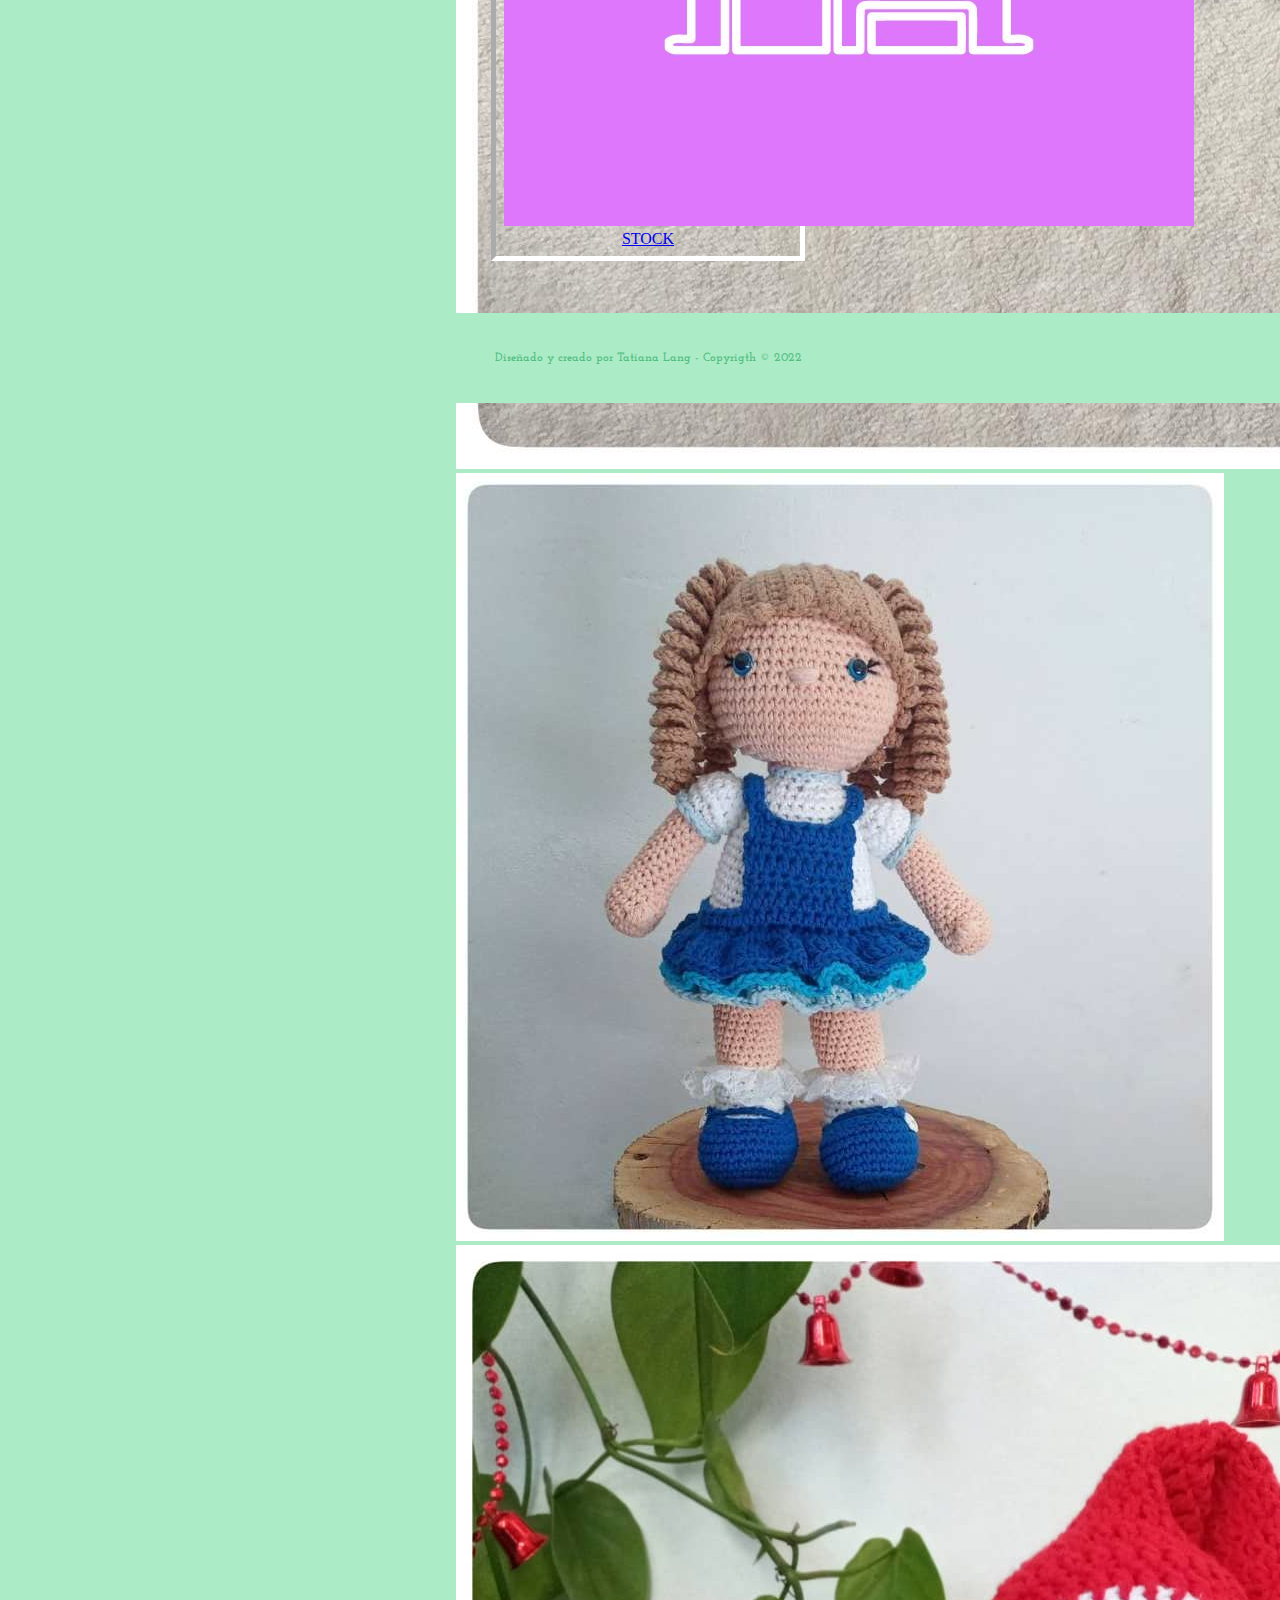
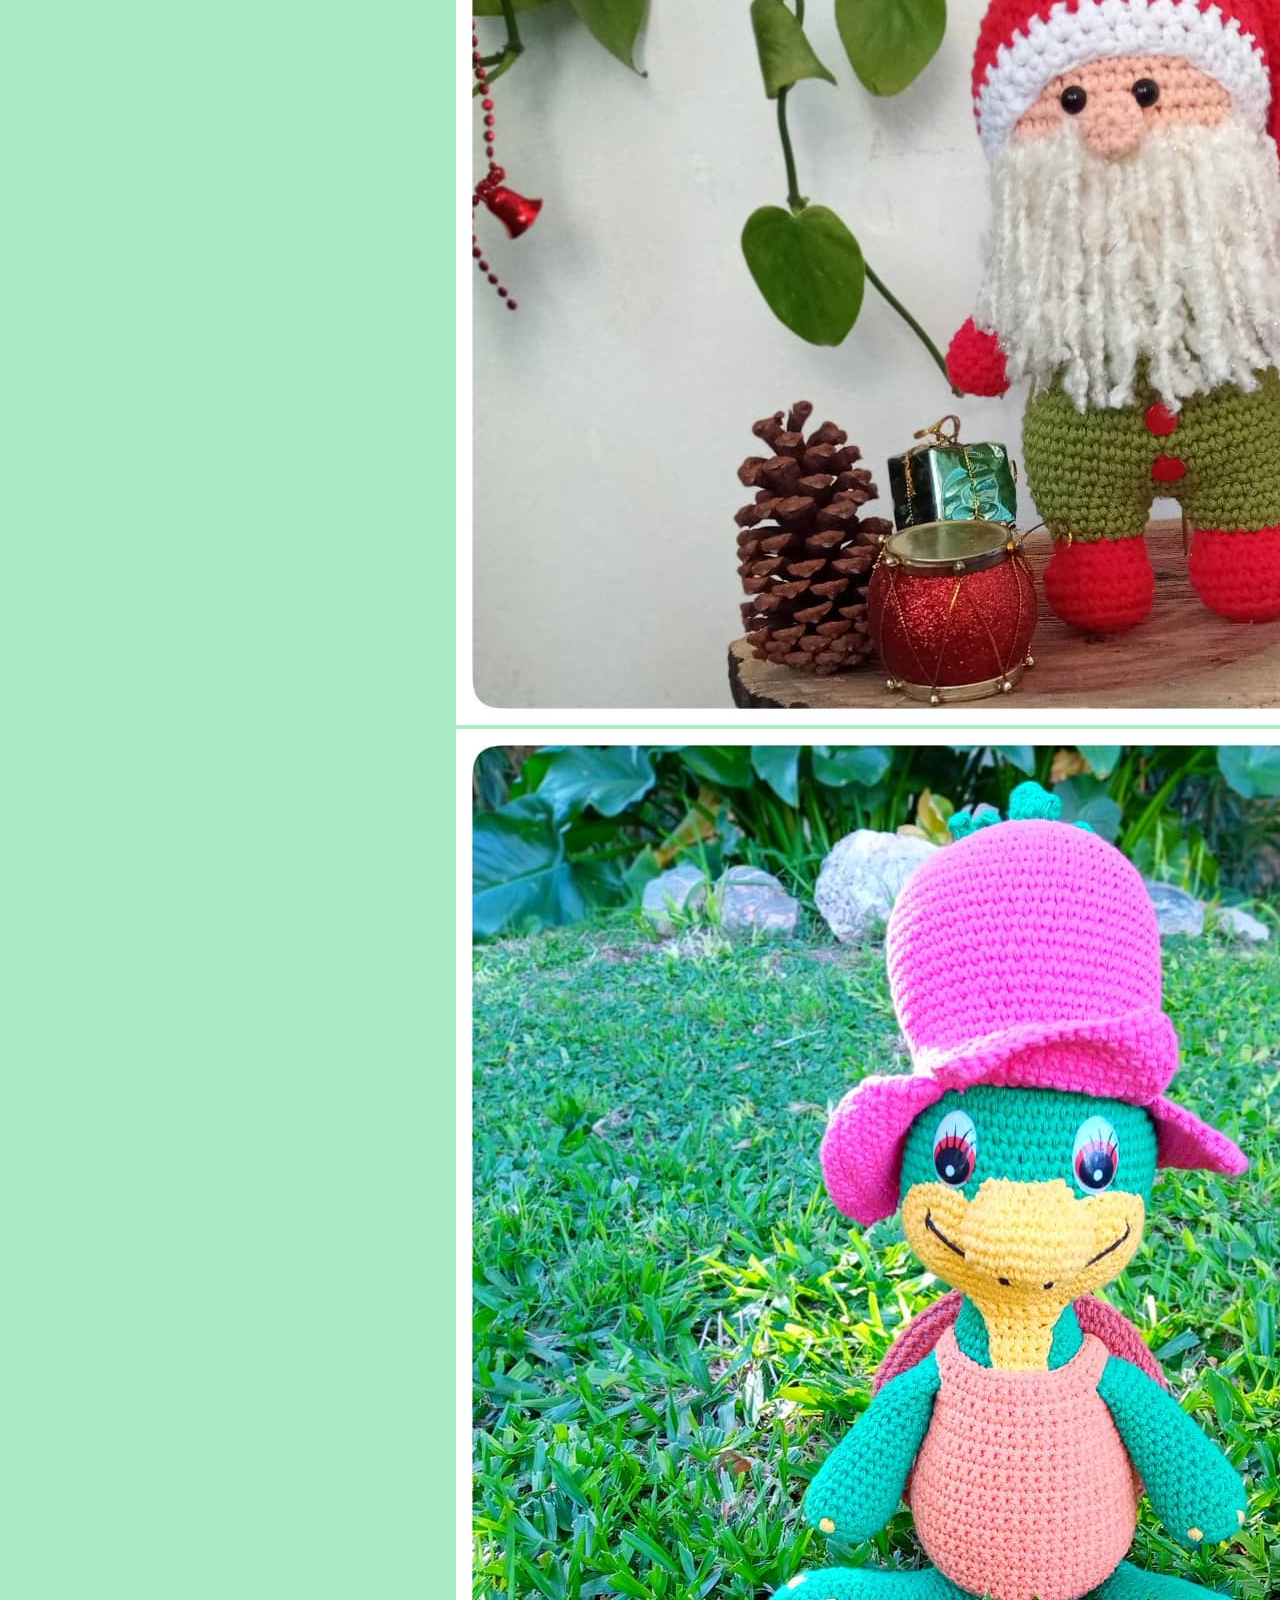
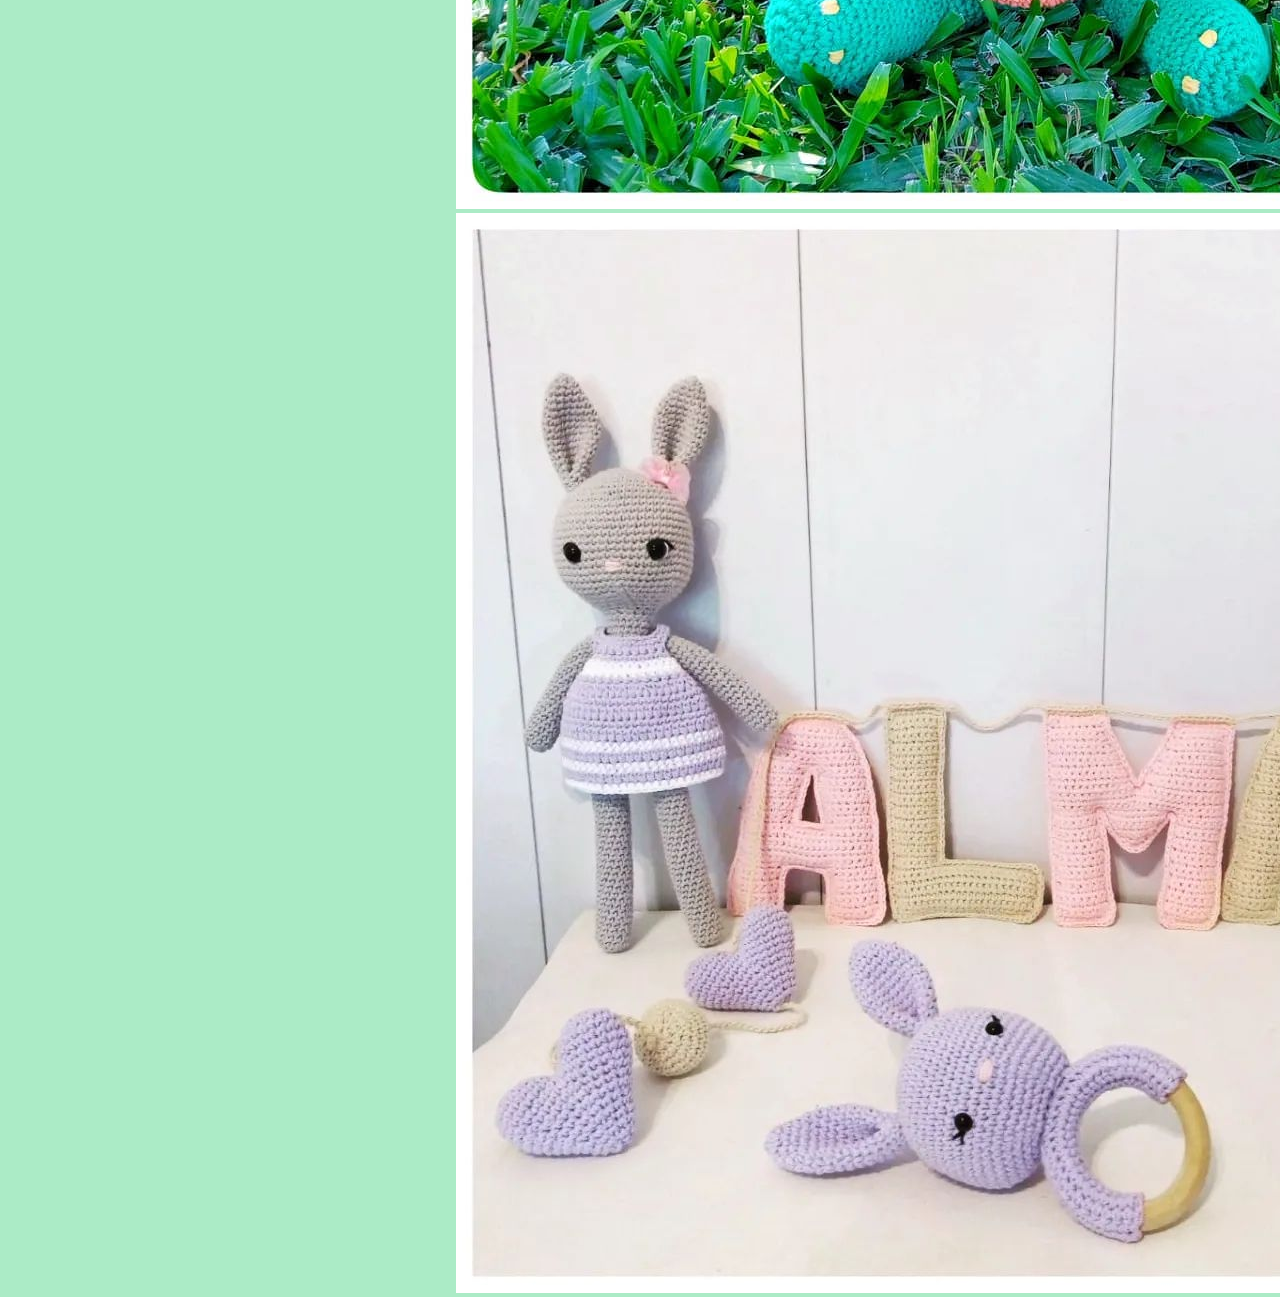
==== commit 50404b77: "Add files via upload" ====
--- a/index.html
+++ b/index.html
@@ -20,9 +20,9 @@
       </div>
       <div class="contnav">
         <nav class="nav">
-          <a class="nav-link" href="index.html">Inicio</a>
+          <a class="nav-link" href="#sobre_mi">Sobre mi</a>
           <a class="nav-link" href="produtos.html">Productos</a>
-          <a class="nav-link" href="#sobre_mi">Sobre mi</a>
+          <a class="nav-link" href="stock.html">Stock</a>
           <a class="nav-link" href="#como_comprar">Como comprar</a>
         </nav>
       </div>
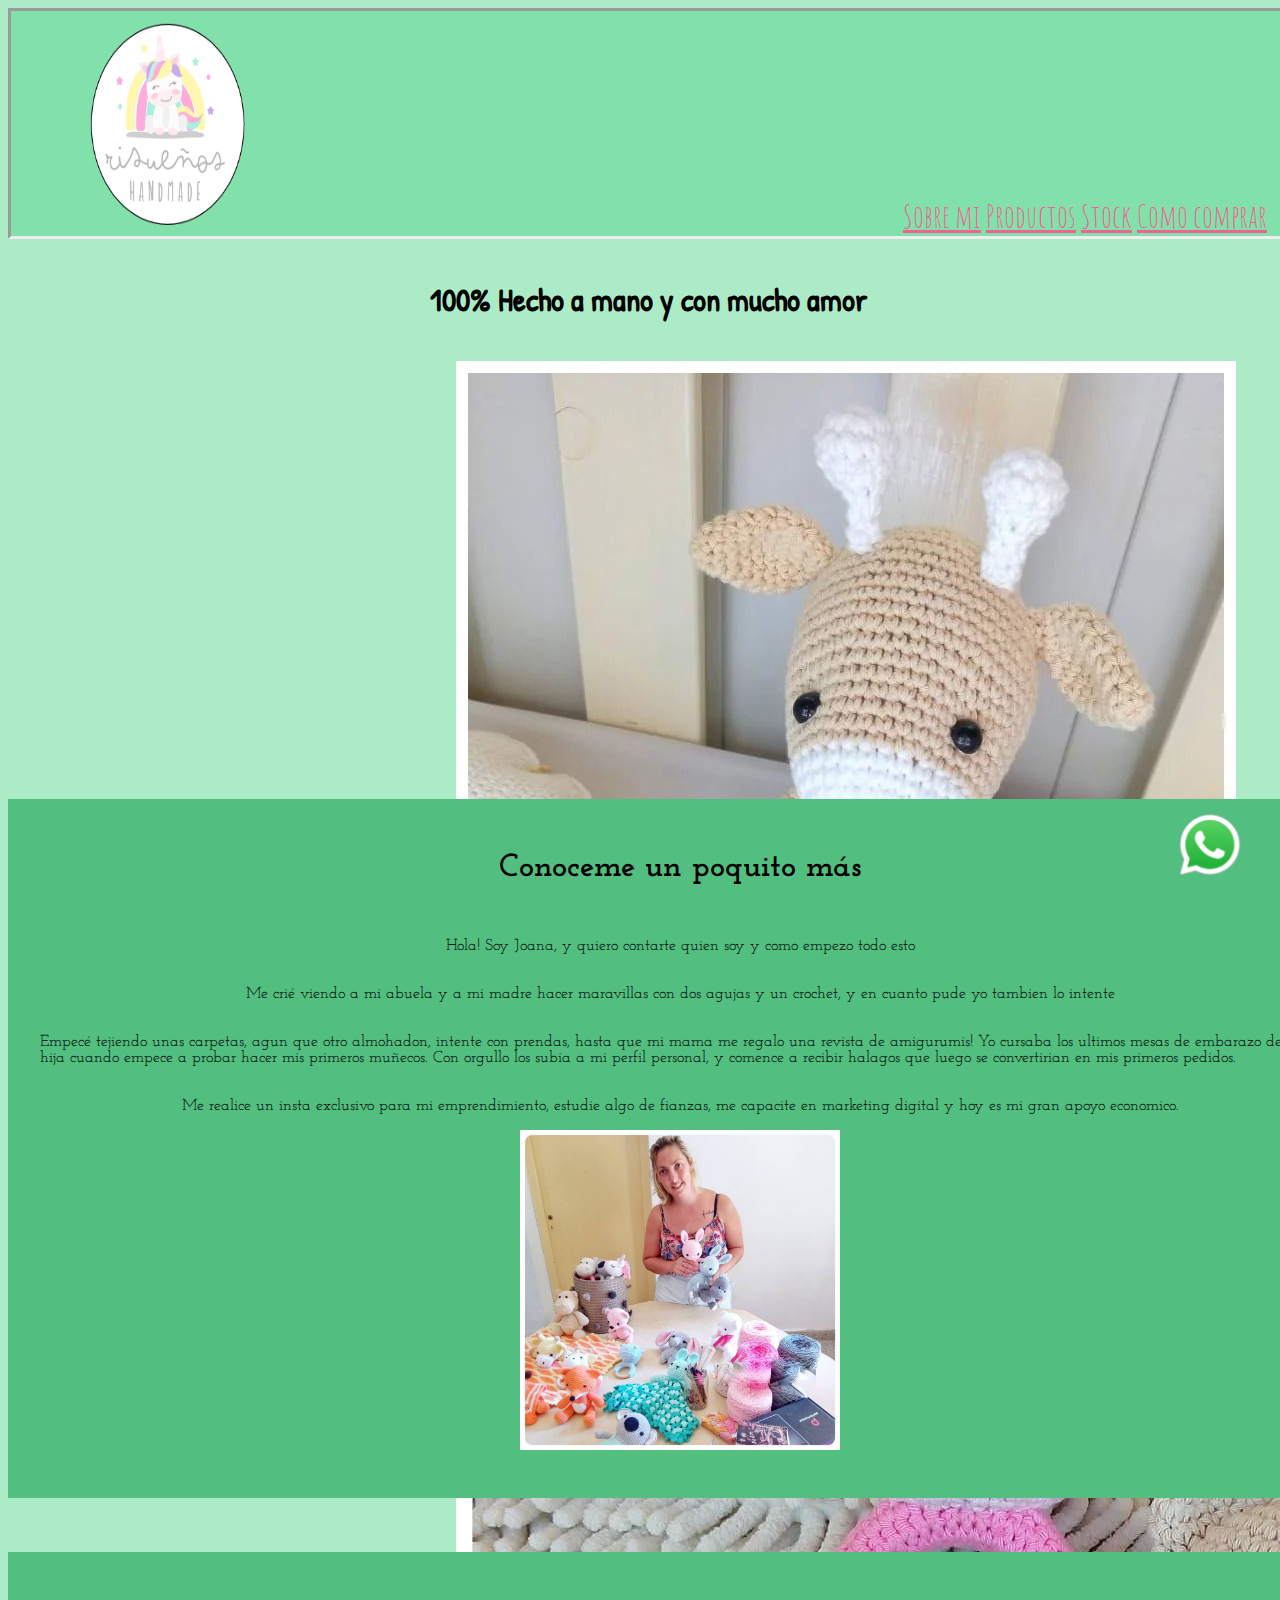
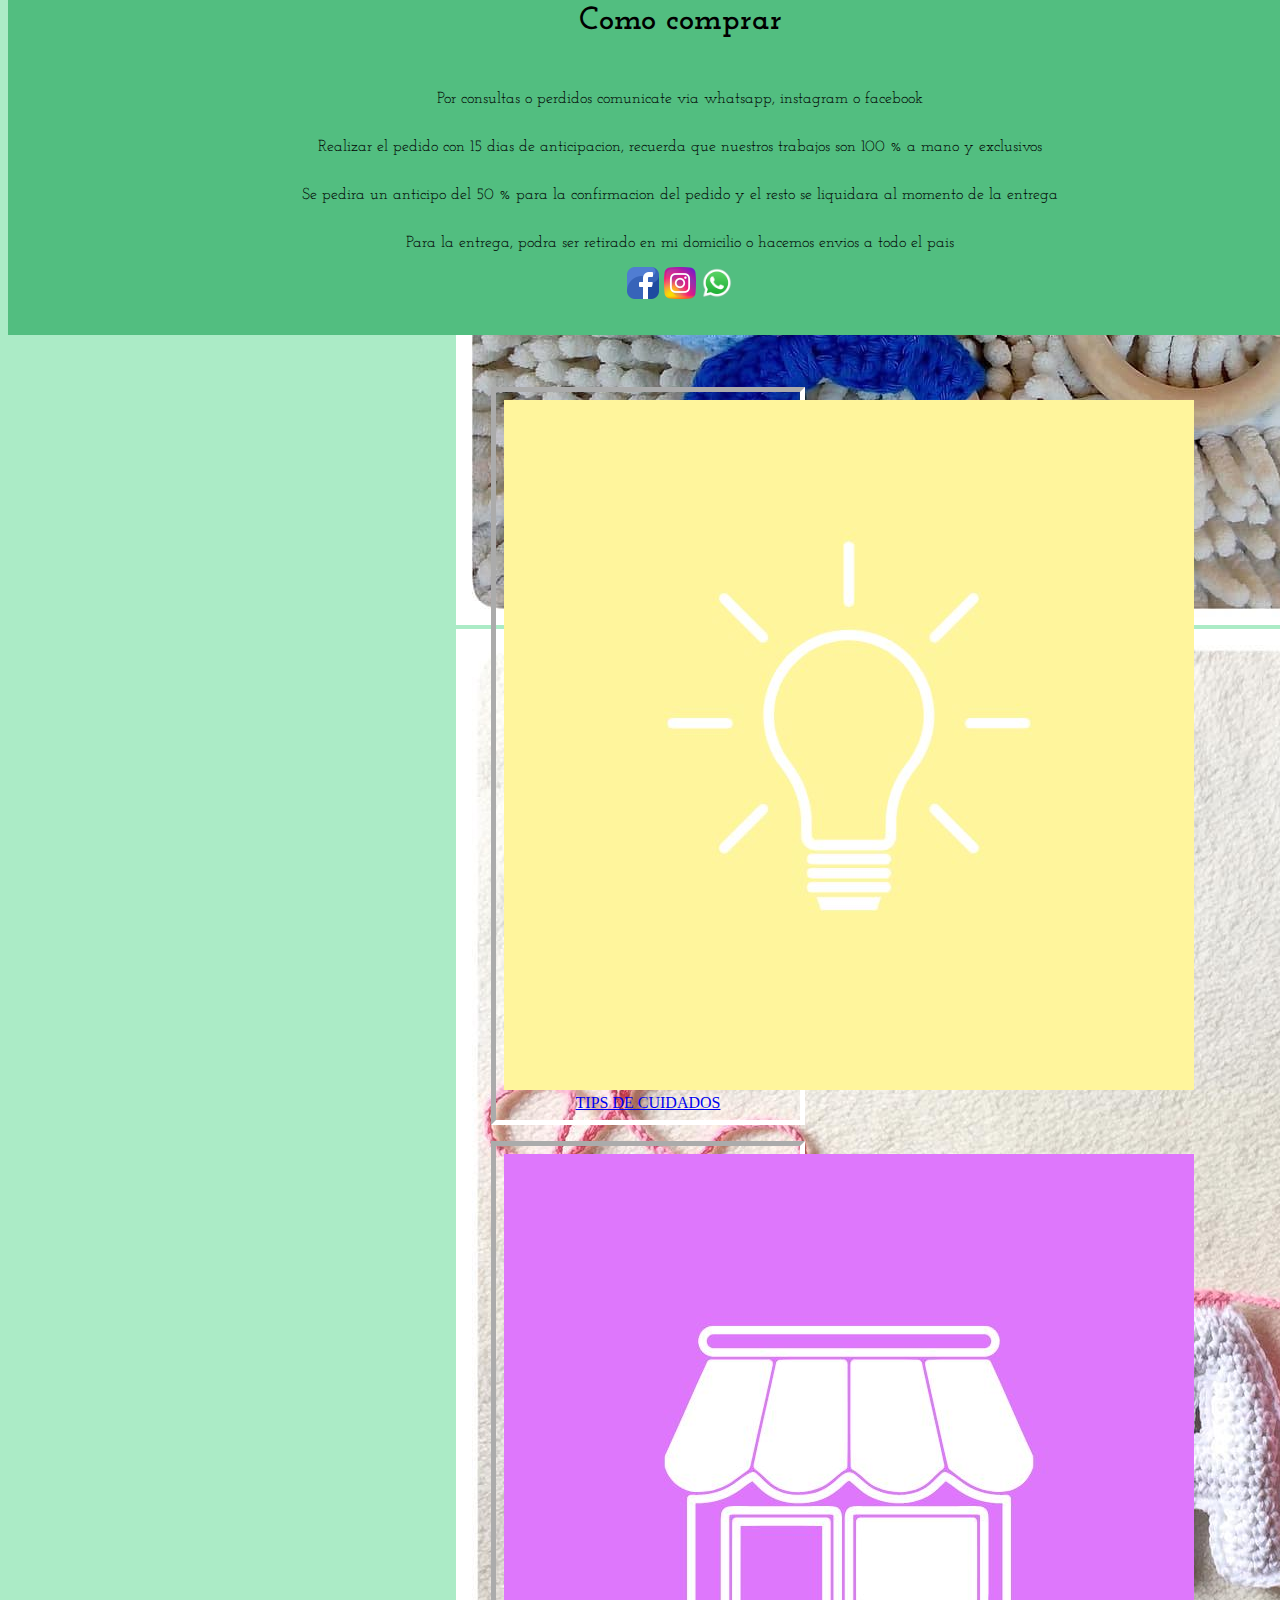
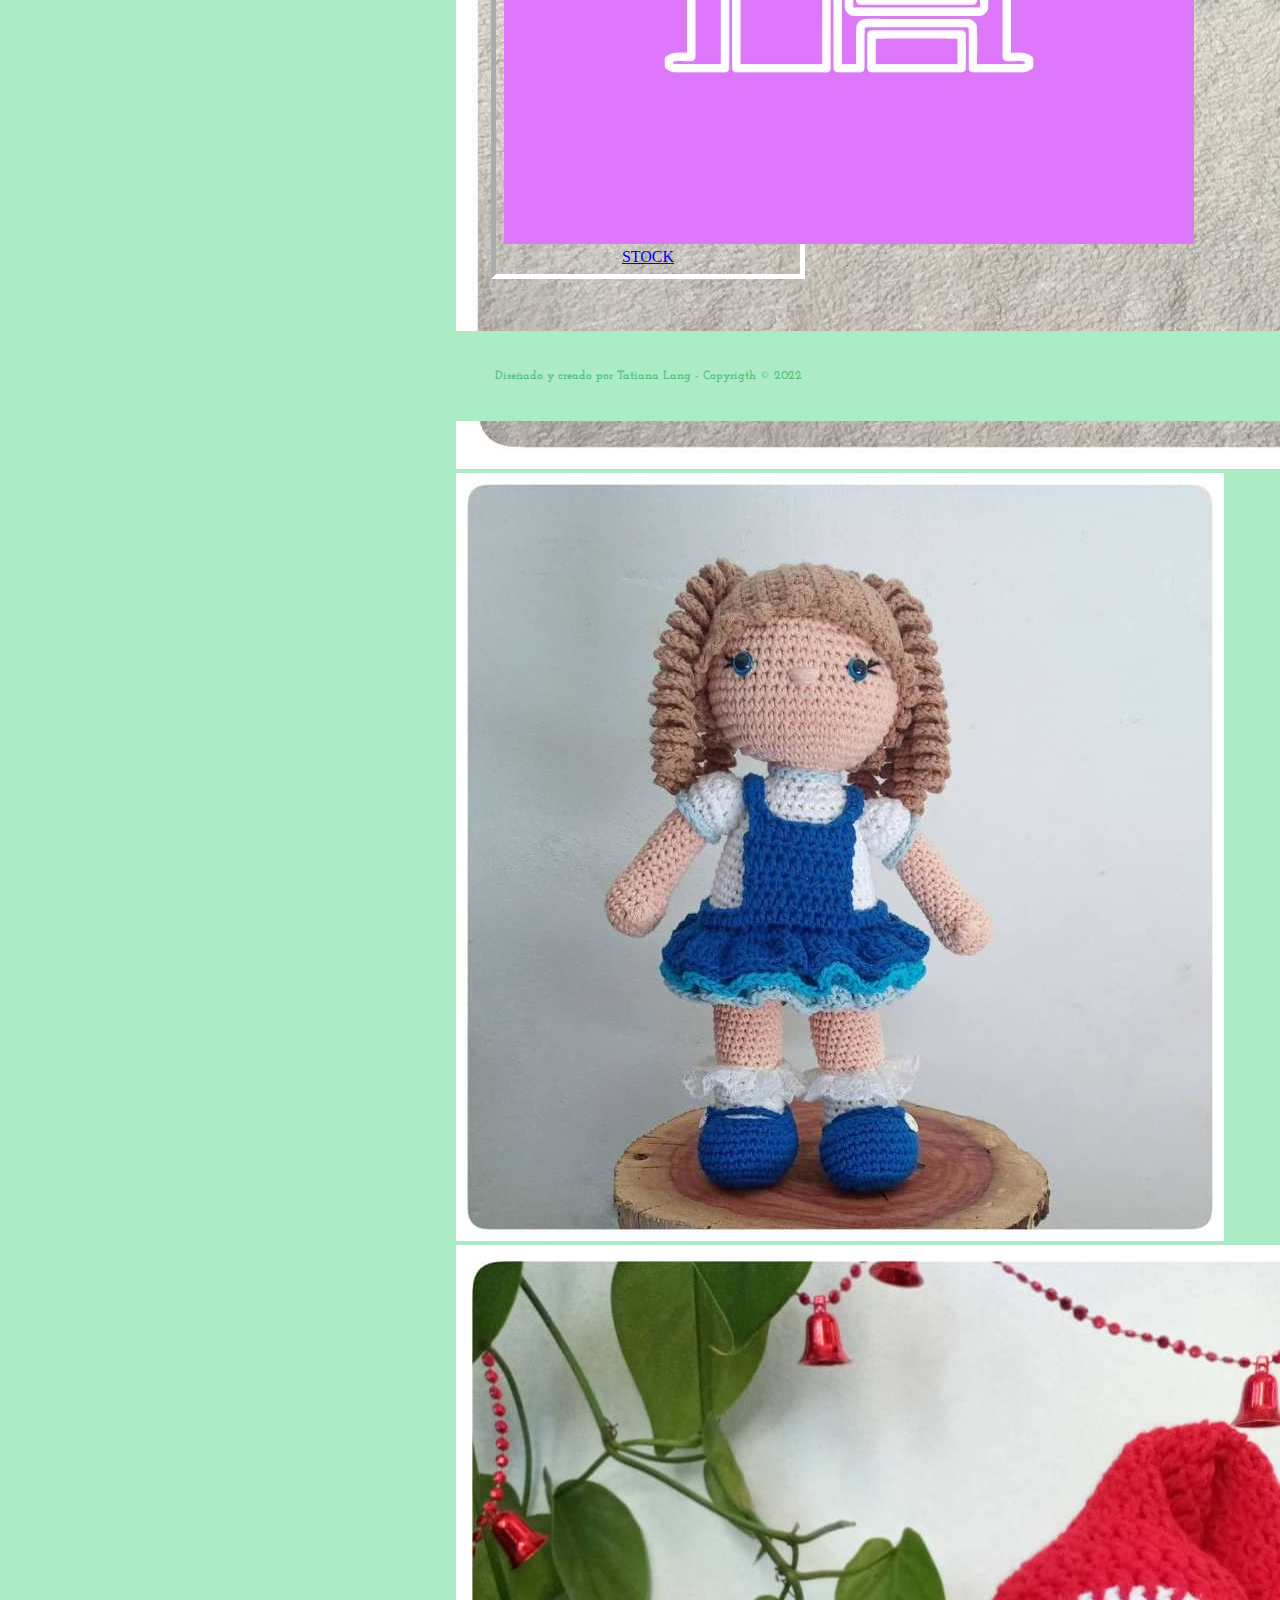
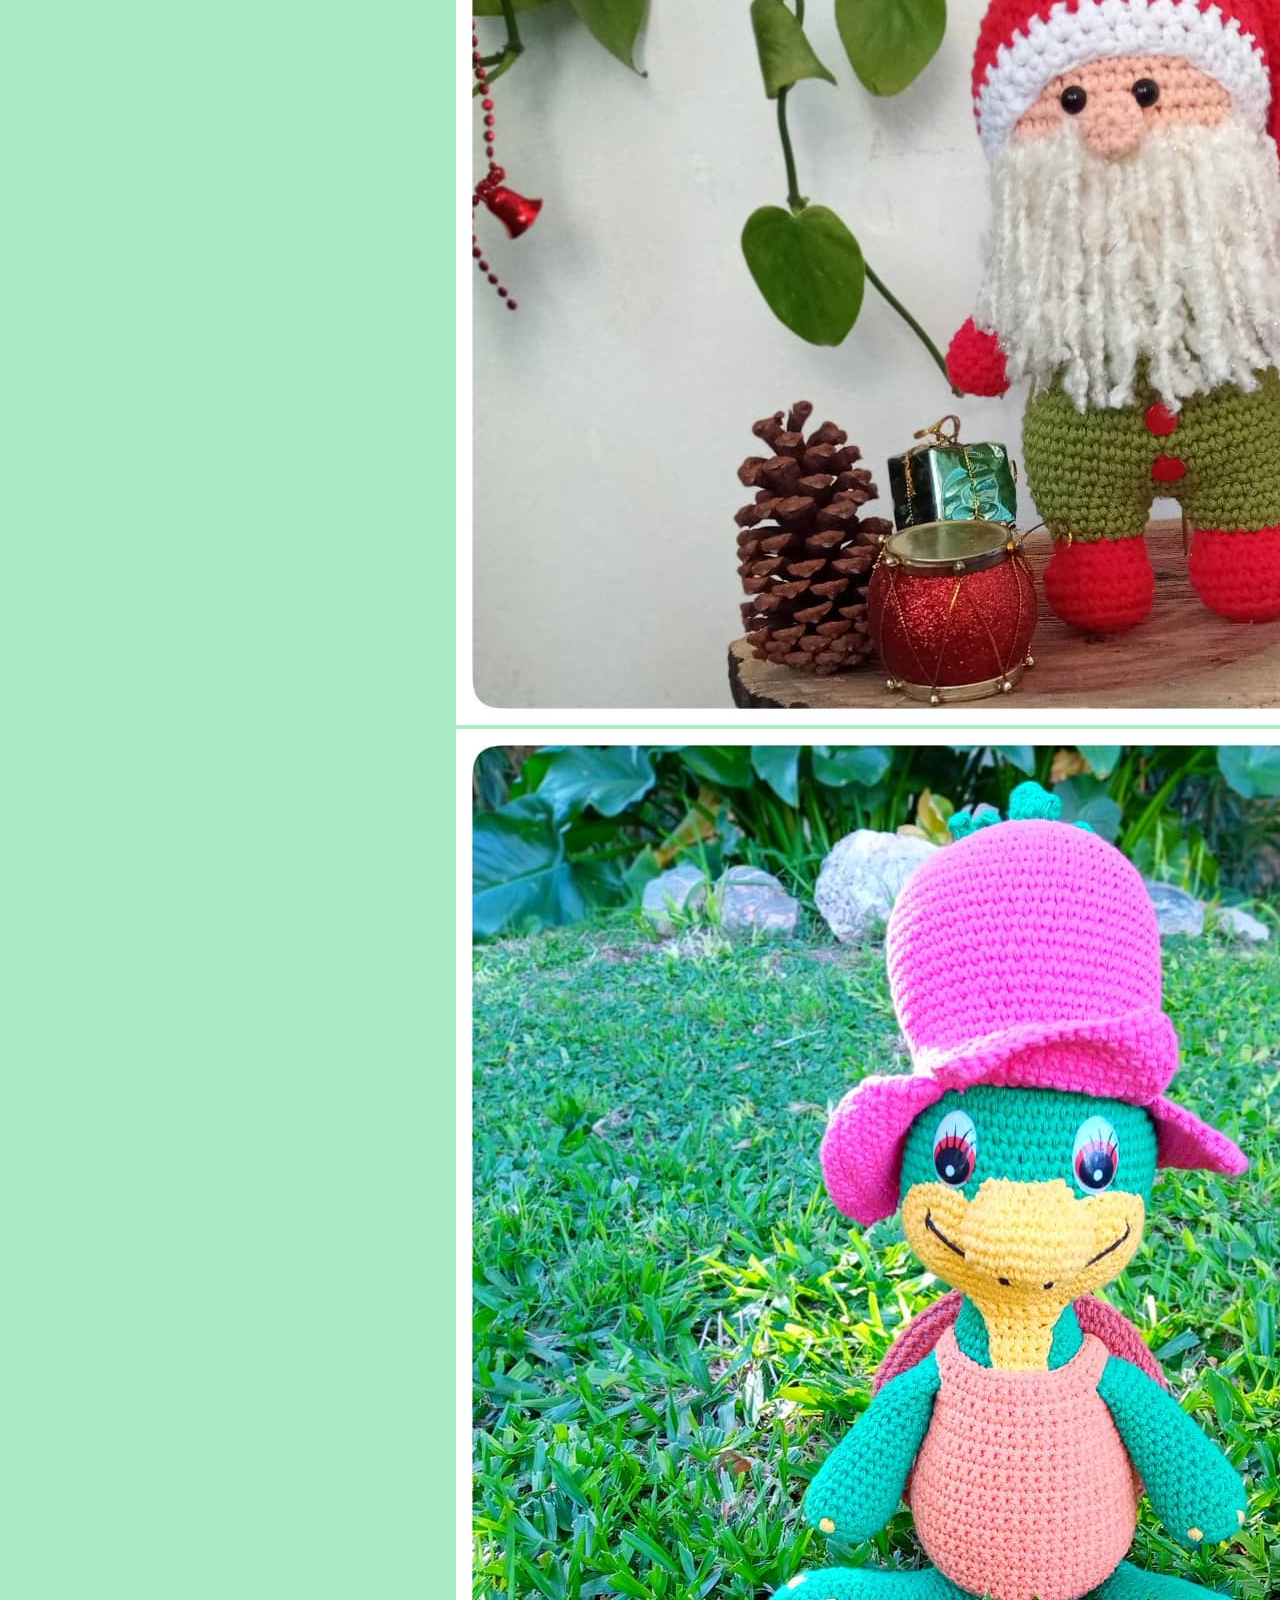
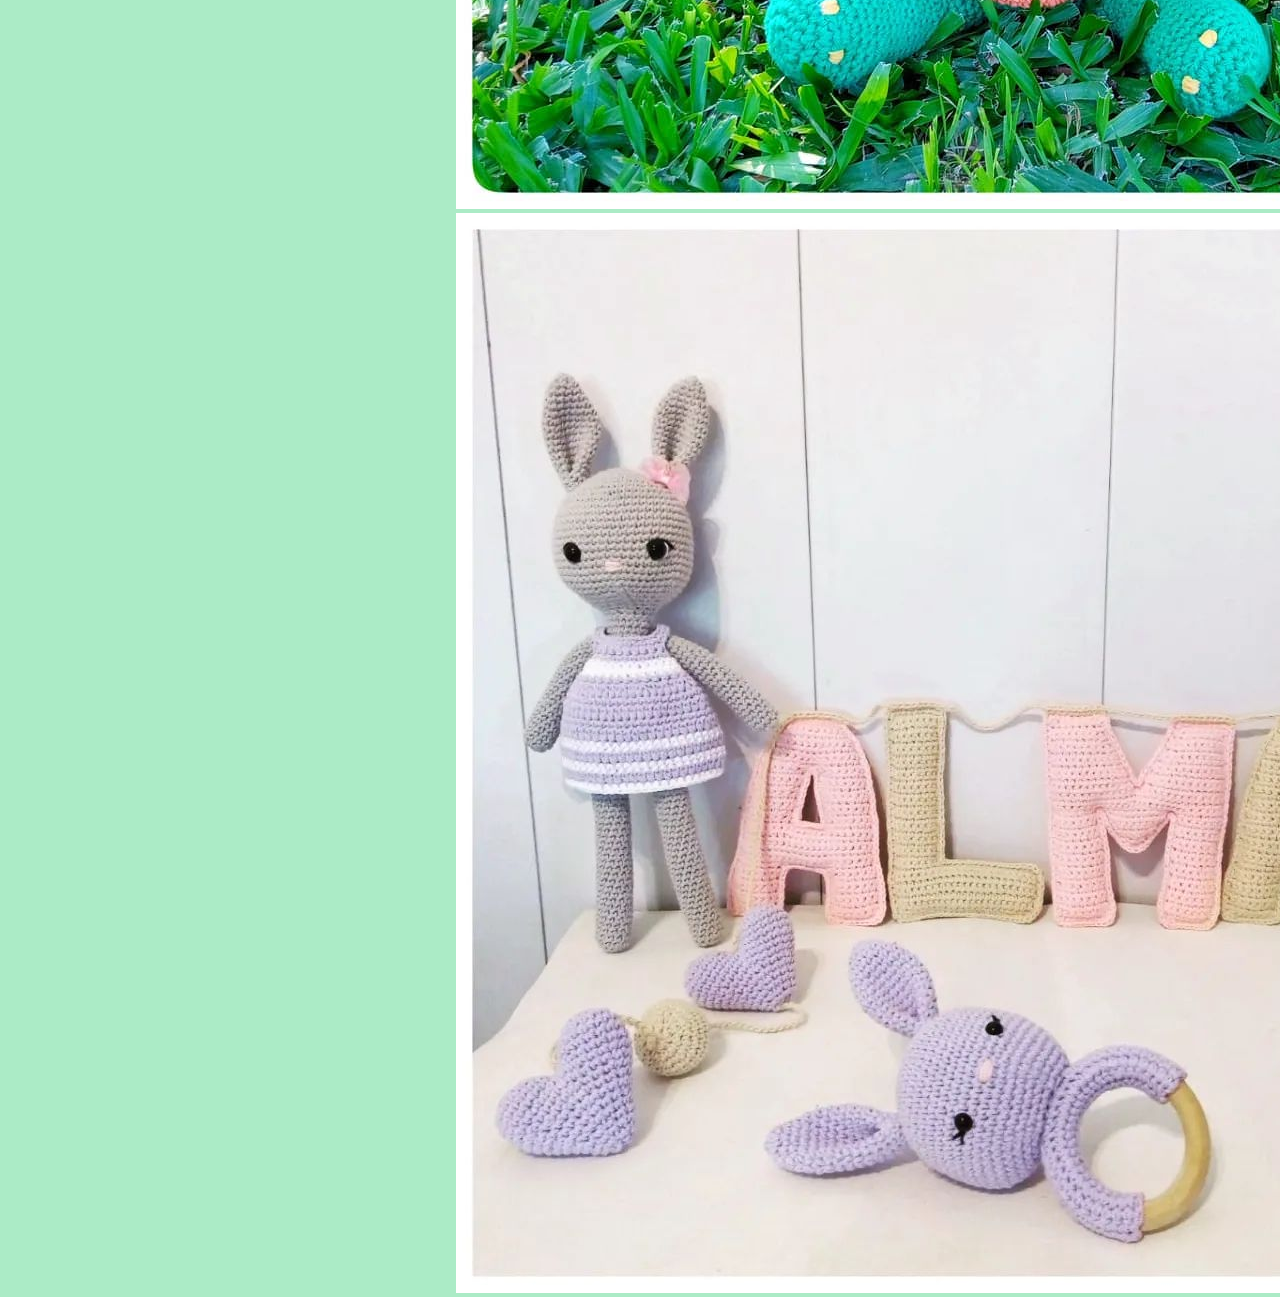
==== commit c98351d0: "Add files via upload" ====
--- a/index.html
+++ b/index.html
@@ -61,7 +61,7 @@
    </section>
 <br>
 <br>
-
+<br>
    <section class="section_presentacion"  id=sobre_mi>
      <h1 >Conoceme un poquito más</h1>
      <br>
--- a/css/estilos.css
+++ b/css/estilos.css
@@ -48,7 +48,7 @@
                   justify-content: center;}
 
 .carousel {width: 30vw;
-           height: 30vw; }
+           height:30vw; }
 
 .section_presentacion {display: flex;
                        flex-direction: column;
@@ -121,11 +121,27 @@
           font-size: 3rem;
           font-family: 'Amatic SC';}
 
+.como_comprar {display: flex;
+              flex-direction: column;
+               align-items: center;
+              justify-content: center;
+              background-color: #52BE80;
+              width: 100vw;
+              font-family: 'Josefin Slab';
+              font-size: 70%
+              padding: 2rem;
+              padding-top: 3rem;
+              padding-bottom: 3rem;
+              border: 2rem
+                      }
+
 /**para pantallas de celular**/
 @media (max-width:700px){
            .wsp {display: none;}
-           .nav {font-size: 1rem;}
-           .logo {width: auto;}
+           .nav {font-size: 1rem;display: flex; flex-direction: column; align-items: stretch;}
+           .logo {width: auto; padding-left: 2rem;}
            .titulo {font-size: 1.5rem}
-           .contlogo {margin:1rem}
+           .contlogo {margin-left: 2rem; }
+           .contnav {margin-right: 0.5rem;}
+           .carousel {width: 90vw; height: 90vw}
         }
